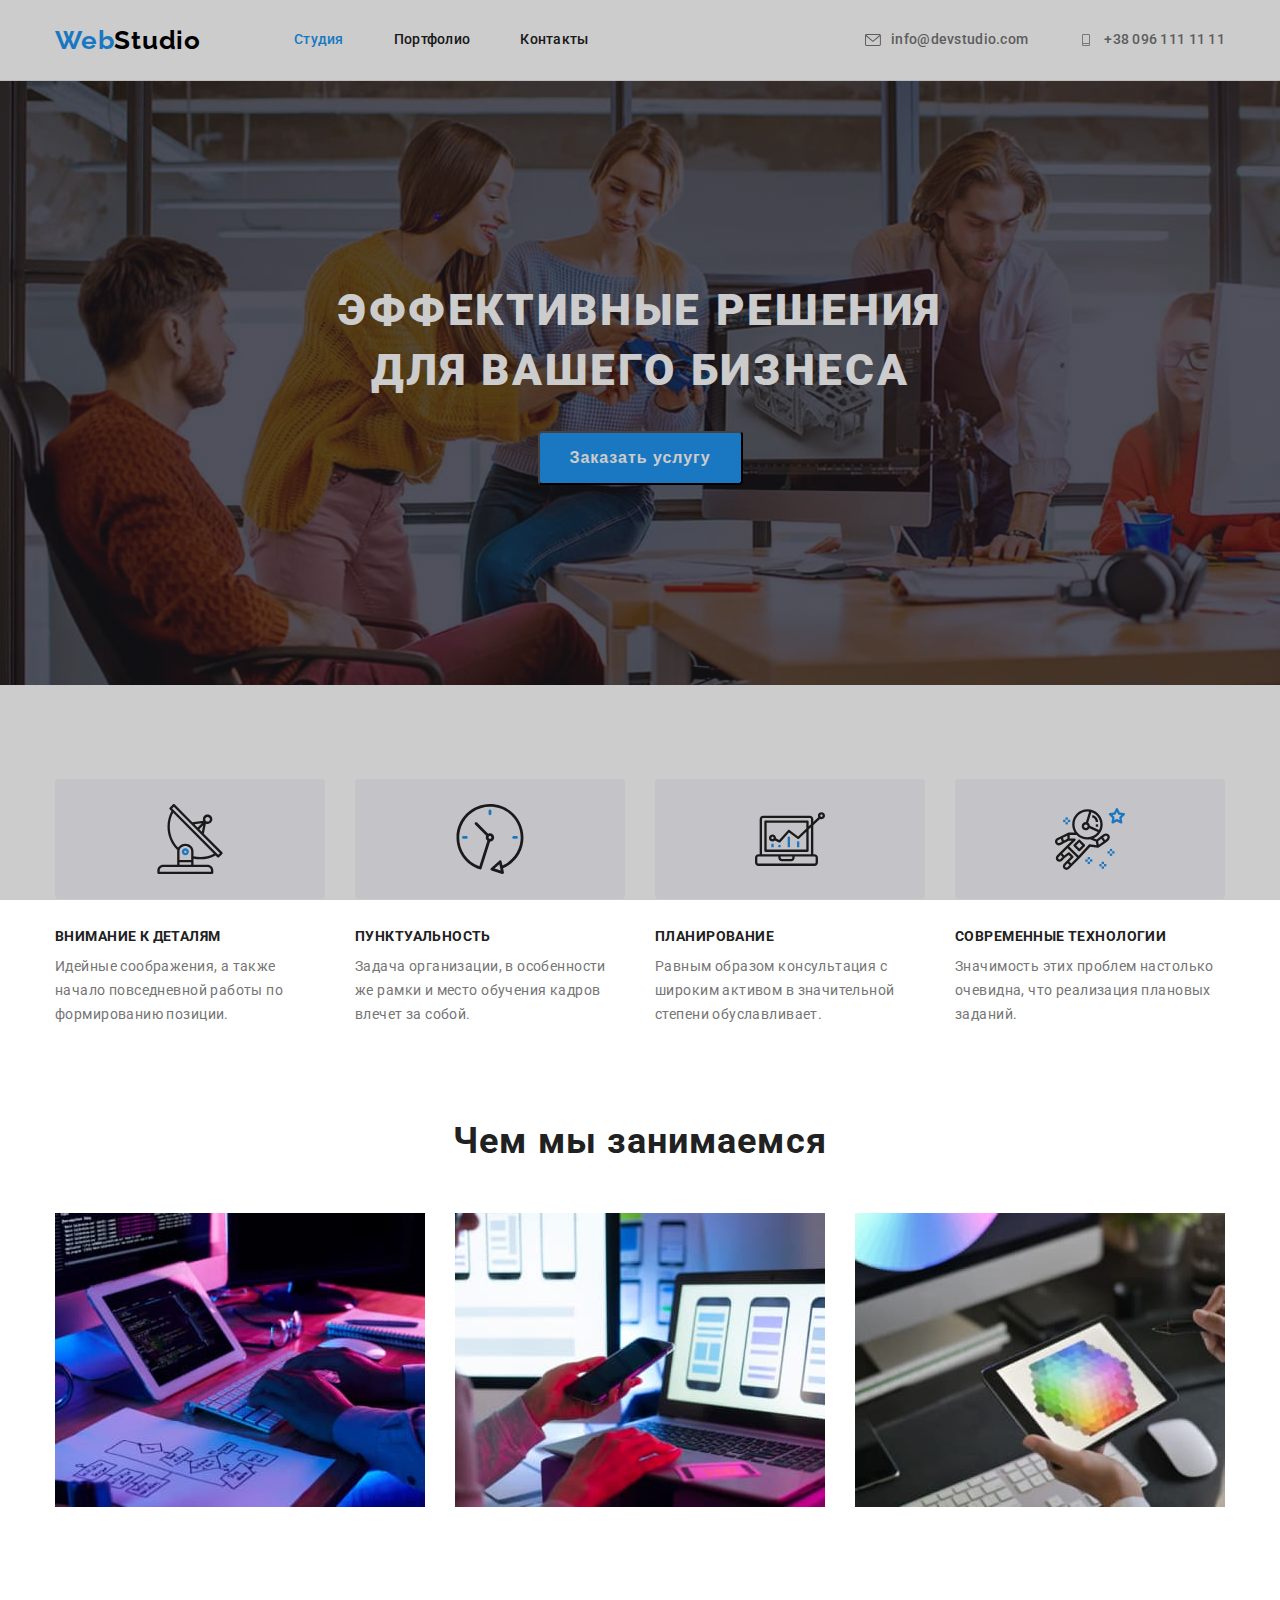
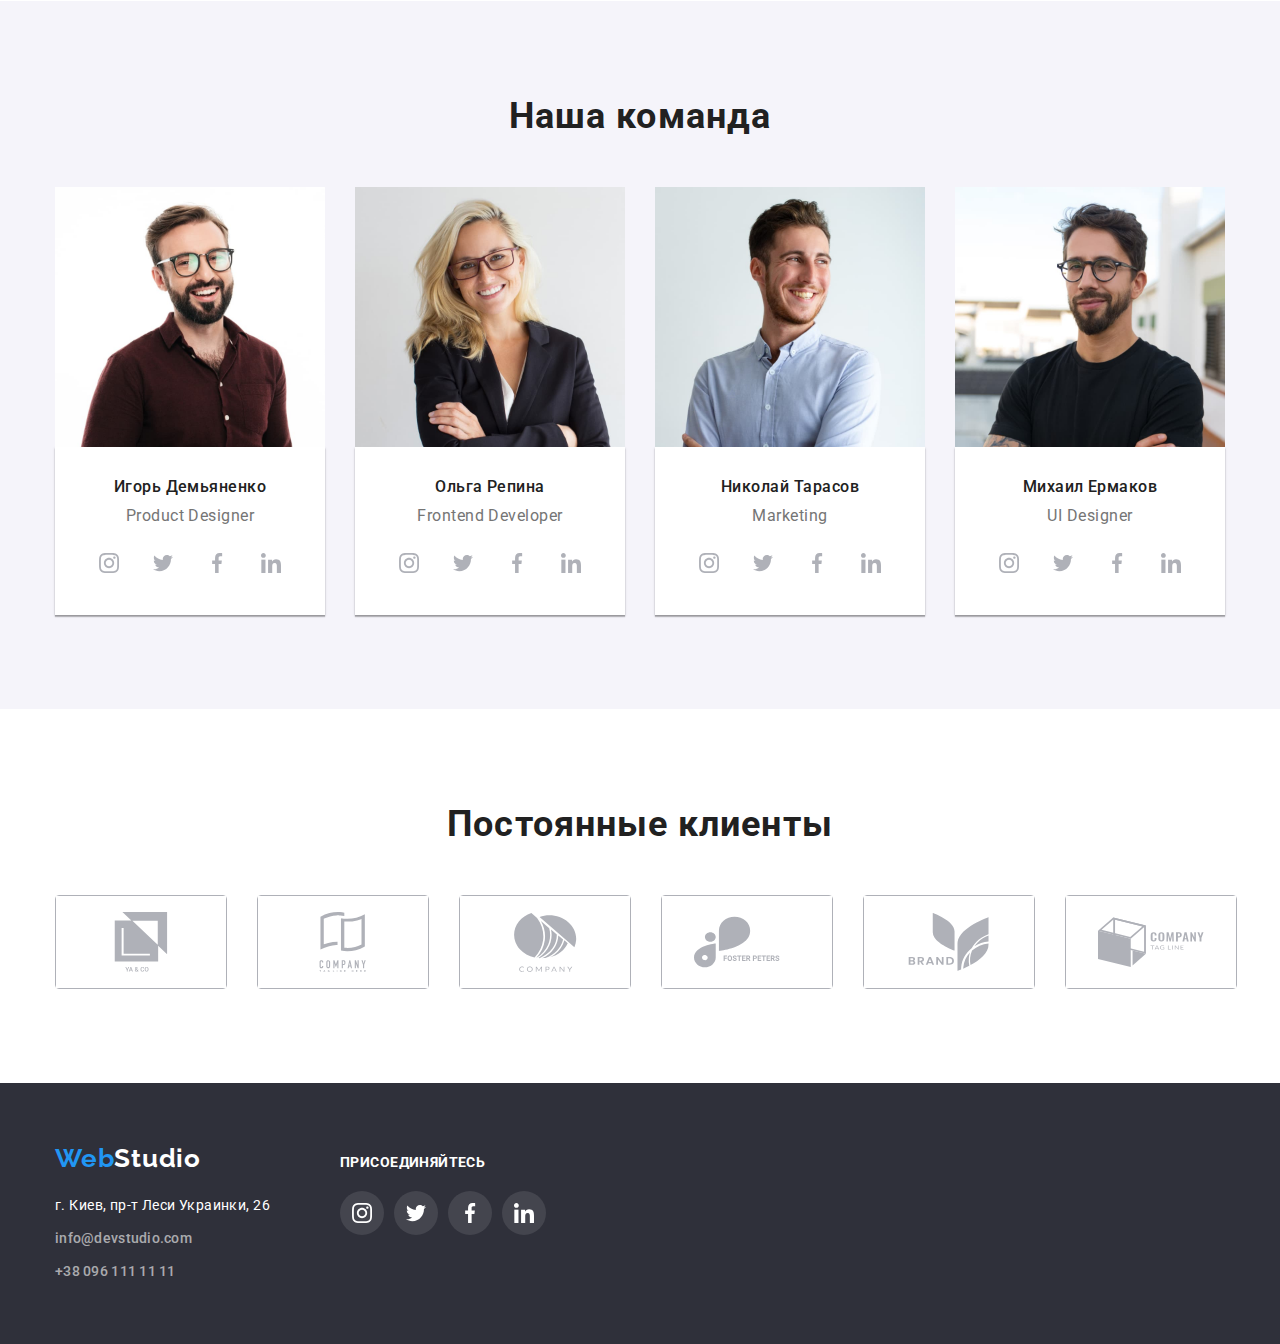
==== index.html @ 8e097a27 "начало работы" ====
<!DOCTYPE html>
<html lang="ru">
  <head>
    <meta charset="UTF-8" />
    <meta http-equiv="X-UA-Compatible" content="IE=edge" />
    <meta name="viewport" content="width=device-width, initial-scale=1.0" />
    <title>Document</title>
    <link rel="preconnect" href="https://fonts.googleapis.com" />
    <link rel="preconnect" href="https://fonts.gstatic.com" crossorigin />
    <link
      href="https://fonts.googleapis.com/css2?family=Raleway:wght@700&family=Roboto:wght@400;500;700;900&display=swap"
      rel="stylesheet"
    />
    <link
      rel="stylesheet"
      href="https://cdnjs.cloudflare.com/ajax/libs/modern-normalize/1.1.0/modern-normalize.min.css"
      integrity="sha512-wpPYUAdjBVSE4KJnH1VR1HeZfpl1ub8YT/NKx4PuQ5NmX2tKuGu6U/JRp5y+Y8XG2tV+wKQpNHVUX03MfMFn9Q=="
      crossorigin="anonymous"
      referrerpolicy="no-referrer"
    />
    <link rel="stylesheet" href="./css/style.css" />
  </head>
  <body>
    <!-- header start -->

    <header class="section-nav">
      <div class="container header-container">
        <nav class="nav">
          <a href="" class="logo link"><span>Web</span>Studio</a>
          <ul class="site-nav list">
            <li class="item">
              <a class="link current" href="./index.html">Студия</a>
            </li>
            <li class="item">
              <a class="link" href="./portfolio.html">Портфолио</a>
            </li>
            <li class="item">
              <a class="link" href="">Контакты</a>
            </li>
          </ul>
        </nav>
        <ul class="auth-nav list">
          <li class="item">
            <a class="link" href="mailto:info@example.com">
              <svg class="link-icon" width="16" height="12">
                <use href="./images/sprite.svg#envelope"></use></svg
              >info@devstudio.com</a
            >
          </li>
          <li class="item">
            <a class="link" href="tel:+38-099-111-11-11">
              <svg class="link-icon" width="10" height="16">
                <use href="./images/sprite.svg#telephone"></use></svg
              >+38 096 111 11 11
            </a>
          </li>
        </ul>
      </div>
    </header>

    <!-- header end -->
    <main>
      <!-- hero  start-->

      <section class="hero">
        <div class="contentainer">
          <h1 class="hero-title">Эффективные решения для вашего бизнеса</h1>
          <button type="button" class="hero-button">Заказать услугу</button>
          <div class="backdrop"></div>
        </div>
      </section>
      <!-- hero end -->

      <!-- quality start -->
      <section class="section quality">
        <div class="container">
          <h2 class="visually-hidden">Наши преимущества</h2>
          <ul class="feature-list list">
            <li class="quality-card">
              <div class="qualiti-item">
                <svg class="quality-icon" width="70" height="70">
                  <use href="./images/sprite.svg#antenna"></use>
                </svg>
              </div>

              <h3 class="quality-title">Внимание к деталям</h3>
              <p class="quality-text">
                Идейные соображения, а также начало повседневной работы по
                формированию позиции.
              </p>
            </li>
            <li class="quality-card">
              <div class="qualiti-item">
                <svg class="quality-icon" width="70" height="70">
                  <use href="./images/sprite.svg#clock"></use>
                </svg>
              </div>
              <h3 class="quality-title">Пунктуальность</h3>
              <p class="quality-text">
                Задача организации, в особенности же рамки и место обучения
                кадров влечет за собой.
              </p>
            </li>
            <li class="quality-card">
              <div class="qualiti-item">
                <svg class="quality-icon" width="70" height="70">
                  <use href="./images/sprite.svg#diagram"></use>
                </svg>
              </div>
              <h3 class="quality-title">Планирование</h3>
              <p class="quality-text">
                Равным образом консультация с широким активом в значительной
                степени обуславливает.
              </p>
            </li>
            <li class="quality-card">
              <div class="qualiti-item">
                <svg class="quality-icon" width="70" height="70">
                  <use href="./images/sprite.svg#astronaut"></use>
                </svg>
              </div>
              <h3 class="quality-title">Современные технологии</h3>
              <p class="quality-text">
                Значимость этих проблем настолько очевидна, что реализация
                плановых заданий.
              </p>
            </li>
          </ul>
        </div>
      </section>
      <!-- quality end -->
      <!-- service start-->
      <section class="section service">
        <div class="container">
          <h2 class="service-title">Чем мы занимаемся</h2>
          <ul class="service-list list">
            <li class="service-card">
              <img
                src="./images/our-work1.jpg"
                alt="програмировавние"
                width="370"
              />
            </li>
            <li class="service-card">
              <img src="./images/our-work2.jpg" alt="адаптация" width="370" />
            </li>
            <li class="service-card">
              <img src="./images/our-work3.jpg" alt="дизайн" width="370" />
            </li>
          </ul>
        </div>
      </section>
      <!-- service end-->
      <!-- team start -->
      <section class="section team">
        <div class="container">
          <h2 class="team-secondary-title">Наша команда</h2>
          <ul class="team-list list">
            <li class="team-card">
              <img
                src="./images/demianenko.jpg"
                alt="Игорь Демьяненко"
                width="270"
              />
              <div class="team-content">
                <h3 class="team-title">Игорь Демьяненко</h3>
                <p class="team-text">Product Designer</p>
                <ul class="social-list list">
                  <li class="social-list-item">
                    <a class="social-list-link" href="">
                      <svg class="social-list-icon" width="20" height="20">
                        <use href="./images/sprite.svg#instagram"></use>
                      </svg>
                    </a>
                  </li>
                  <li class="social-list-item">
                    <a class="social-list-link" href="">
                      <svg class="social-list-icon" width="20" height="20">
                        <use href="./images/sprite.svg#twitter"></use>
                      </svg>
                    </a>
                  </li>
                  <li class="social-list-item">
                    <a class="social-list-link" href="">
                      <svg class="social-list-icon" width="20" height="20">
                        <use href="./images/sprite.svg#facebook"></use>
                      </svg>
                    </a>
                  </li>
                  <li class="social-list-item">
                    <a class="social-list-link" href="">
                      <svg class="social-list-icon" width="20" height="20">
                        <use href="./images/sprite.svg#linkedin"></use>
                      </svg>
                    </a>
                  </li>
                </ul>
              </div>
            </li>
            <li class="team-card">
              <img src="./images/repina.jpg" alt="Ольга Репина" width="270" />
              <div class="team-content">
                <h3 class="team-title">Ольга Репина</h3>
                <p class="team-text">Frontend Developer</p>
                <ul class="social-list list">
                  <li class="social-list-item">
                    <a class="social-list-link" href="">
                      <svg class="social-list-icon" width="20" height="20">
                        <use href="./images/sprite.svg#instagram"></use>
                      </svg>
                    </a>
                  </li>
                  <li class="social-list-item">
                    <a class="social-list-link" href="">
                      <svg class="social-list-icon" width="20" height="20">
                        <use href="./images/sprite.svg#twitter"></use>
                      </svg>
                    </a>
                  </li>
                  <li class="social-list-item">
                    <a class="social-list-link" href="">
                      <svg class="social-list-icon" width="20" height="20">
                        <use href="./images/sprite.svg#facebook"></use>
                      </svg>
                    </a>
                  </li>
                  <li class="social-list-item">
                    <a class="social-list-link" href="">
                      <svg class="social-list-icon" width="20" height="20">
                        <use href="./images/sprite.svg#linkedin"></use>
                      </svg>
                    </a>
                  </li>
                </ul>
              </div>
            </li>
            <li class="team-card">
              <img
                src="./images/tarasov.jpg"
                alt="Николай Тарасов"
                width="270"
              />
              <div class="team-content">
                <h3 class="team-title">Николай Тарасов</h3>
                <p class="team-text">Marketing</p>
                <ul class="social-list list">
                  <li class="social-list-item">
                    <a class="social-list-link" href="">
                      <svg class="social-list-icon" width="20" height="20">
                        <use href="./images/sprite.svg#instagram"></use>
                      </svg>
                    </a>
                  </li>
                  <li class="social-list-item">
                    <a class="social-list-link" href="">
                      <svg class="social-list-icon" width="20" height="20">
                        <use href="./images/sprite.svg#twitter"></use>
                      </svg>
                    </a>
                  </li>
                  <li class="social-list-item">
                    <a class="social-list-link" href="">
                      <svg class="social-list-icon" width="20" height="20">
                        <use href="./images/sprite.svg#facebook"></use>
                      </svg>
                    </a>
                  </li>
                  <li class="social-list-item">
                    <a class="social-list-link" href="">
                      <svg class="social-list-icon" width="20" height="20">
                        <use href="./images/sprite.svg#linkedin"></use>
                      </svg>
                    </a>
                  </li>
                </ul>
              </div>
            </li>
            <li class="team-card">
              <img
                src="./images/ermakov.jpg"
                alt="Михаил Ермаков"
                width="270"
              />
              <div class="team-content">
                <h3 class="team-title">Михаил Ермаков</h3>
                <p class="team-text">UI Designer</p>
                <ul class="social-list list">
                  <li class="social-list-item">
                    <a class="social-list-link" href="">
                      <svg class="social-list-icon" width="20" height="20">
                        <use href="./images/sprite.svg#instagram"></use>
                      </svg>
                    </a>
                  </li>
                  <li class="social-list-item">
                    <a class="social-list-link" href="">
                      <svg class="social-list-icon" width="20" height="20">
                        <use href="./images/sprite.svg#twitter"></use>
                      </svg>
                    </a>
                  </li>
                  <li class="social-list-item">
                    <a class="social-list-link" href="">
                      <svg class="social-list-icon" width="20" height="20">
                        <use href="./images/sprite.svg#facebook"></use>
                      </svg>
                    </a>
                  </li>
                  <li class="social-list-item">
                    <a class="social-list-link" href="">
                      <svg class="social-list-icon" width="20" height="20">
                        <use href="./images/sprite.svg#linkedin"></use>
                      </svg>
                    </a>
                  </li>
                </ul>
              </div>
            </li>
          </ul>
        </div>
      </section>
      <!-- team end -->

      <!-- client start-->
      <section class="section client">
        <div class="container">
          <h2 class="clients-title">Постоянные клиенты</h2>
          <ul class="client-list list">
            <li class="client-card">
              <a class="client-link" href="">
                <svg class="client-link-icon" width="106" height="60">
                  <use href="./images/sprite.svg#group-1"></use>
                </svg>
              </a>
            </li>
            <li class="client-card">
              <a class="client-link" href="">
                <svg class="client-link-icon" width="106" height="60">
                  <use href="./images/sprite.svg#group-2"></use>
                </svg>
              </a>
            </li>
            <li class="client-card">
              <a class="client-link" href="">
                <svg class="client-link-icon" width="106" height="60">
                  <use href="./images/sprite.svg#group-3"></use>
                </svg>
              </a>
            </li>
            <li class="client-card">
              <a class="client-link" href="">
                <svg class="client-link-icon" width="106" height="60">
                  <use href="./images/sprite.svg#group-4"></use>
                </svg>
              </a>
            </li>
            <li class="client-card">
              <a class="client-link" href="">
                <svg class="client-link-icon" width="106" height="60">
                  <use href="./images/sprite.svg#group-5"></use>
                </svg>
              </a>
            </li>
            <li class="client-card">
              <a class="client-link" href="">
                <svg class="client-link-icon" width="106" height="60">
                  <use href="./images/sprite.svg#group-6"></use>
                </svg>
              </a>
            </li>
          </ul>
        </div>
      </section>
    </main>
    <!-- footer start -->
    <footer class="footer">
      <div class="container footer-content">
        <div class="contact-footer">
          <a class="logo-footer link" href=""><span>Web</span>Studio</a>
          <address class="adress list">
            <ul class="nav-footer list">
              <li class="nav-footer-item">г. Киев, пр-т Леси Украинки, 26</li>
              <li class="nav-footer-item">
                <a class="link" href="mailto:info@example.com"
                  >info@devstudio.com</a
                >
              </li>
              <li class="nav-footer-item">
                <a class="link" href="tel:+38-099-111-11-11"
                  >+38 096 111 11 11</a
                >
              </li>
            </ul>
          </address>
        </div>
        <div class="join">
          <b class="join-title">присоединяйтесь</b>
          <ul class="join-list list">
            <li class="join-list-item">
              <a class="join-list-link" href="">
                <svg class="join-list-icon" width="20" height="20">
                  <use href="./images/sprite.svg#instagram"></use>
                </svg>
              </a>
            </li>
            <li class="join-list-item">
              <a class="join-list-link" href="">
                <svg class="join-list-icon" width="20" height="20">
                  <use href="./images/sprite.svg#twitter"></use>
                </svg>
              </a>
            </li>
            <li class="join-list-item">
              <a class="join-list-link" href="">
                <svg class="join-list-icon" width="20" height="20">
                  <use href="./images/sprite.svg#facebook"></use>
                </svg>
              </a>
            </li>
            <li class="join-list-item">
              <a class="join-list-link" href="">
                <svg class="join-list-icon" width="20" height="20">
                  <use href="./images/sprite.svg#linkedin"></use>
                </svg>
              </a>
            </li>
          </ul>
        </div>
      </div>
    </footer>
    <script src="./js/modal.js"></script>
  </body>
</html>
---- css/style.css ----
html {
  box-sizing: border-box;
}

*,
*::before,
*::after {
  box-sizing: border-box;
}

:root {
  --primary-title-color: #212121;
  --secondary-text-color: #757575;
  --accent-color: #2196f3;
  --secondary-accent-color: #ffffff;
}

body {
  margin: 0;
  color: var(--secondary-text-color);
  /* link: var(--primary-title-color); */
  font-family: Roboto, sans-serif;
  background-color: var(--secondary-accent-color);
}

/* Reset */

h1,
h2,
h3,
p {
  margin-top: 0;
  margin-bottom: 0;
}

ul {
  margin-top: 0;
  margin-bottom: 0;
  padding-left: 0;
}

img {
  display: block;
}

.list {
  list-style: none;
}
.link {
  text-decoration: none;
}

address {
  font-style: normal;
}

.container {
  width: 1200px;
  padding-left: 15px;
  padding-right: 15px;
  margin-left: auto;
  margin-right: auto;
}

.section {
  padding-top: 94px;
  padding-bottom: 94px;
}
/* header start */

.section-nav {
  border-bottom: 1px solid #ececec;
}

.header-container {
  display: flex;
  align-items: center;
}

.nav {
  display: flex;
}

.logo {
  display: flex;
  margin-right: 93px;
  align-items: center;
  font-family: Raleway, sans-serif;
  font-weight: 700;
  font-size: 26px;
  line-height: 1.19;
  letter-spacing: 0.03em;
  color: #000000;
}
.logo span {
  font-family: Raleway, sans-serif;
  font-weight: 700;
  font-size: 26px;
  line-height: 1.19;
  letter-spacing: 0.03em;
  color: var(--accent-color);
}
.site-nav {
  display: flex;
}
.site-nav .item .link {
  display: block;
  padding-top: 32px;
  padding-bottom: 32px;
  /* outline: 1px solid red; */
}
.site-nav .item:not(:last-child) {
  margin-right: 50px;
}

.site-nav .link {
  font-weight: 500;
  font-size: 14px;
  line-height: 1.14;
  letter-spacing: 0.02em;
  color: var(--primary-title-color);
}
.site-nav .link.current {
  color: var(--accent-color);
}
.nav {
  display: flex;
}

.auth-nav {
  display: flex;
  margin-left: auto;
}

.auth-nav .item {
  /* outline: 1px solid red; */
  margin-right: 50px;
}

.auth-nav .item:last-child {
  margin-right: 0;
}
.auth-nav .link {
  font-weight: 500;
  font-size: 14px;
  line-height: 1.14;
  letter-spacing: 0.02em;
  color: var(--secondary-text-color);
  display: flex;
  align-items: center;
}

.auth-nav .link-icon {
  fill: var(--secondary-text-color);
  width: 16px;
  height: 12px;
  margin-right: 10px;
}

.auth-nav .link:hover,
.auth-nav .link:focus,
.auth-nav .link-icon:hover,
.auth-nav .link-icon:focus,
.site-nav .link:hover,
.site-nav .link:focus {
  color: var(--accent-color);
  fill: var(--accent-color);
}

/* header end */
/* hero start */

.hero {
  background-image: linear-gradient(
      rgba(47, 48, 58, 0.4),
      rgba(47, 48, 58, 0.4)
    ),
    url(../images/comand.jpg);
  background-size: 1600px, cover;
  text-align: center;

  background-color: #2f303a;
  margin-right: auto;
  margin-left: auto;
  max-width: 1600px;
  padding-top: 200px;
  padding-bottom: 200px;
}

.hero-title {
  max-width: 696px;
  margin-bottom: 30px;
  margin-left: auto;
  margin-right: auto;

  font-weight: 900;
  font-size: 44px;
  line-height: 1.36;
  text-align: center;
  letter-spacing: 0.06em;
  text-transform: uppercase;
  color: var(--secondary-accent-color);
}

.hero-button {
  min-width: 200px;
  padding-top: 10px;
  padding-bottom: 10px;
  padding-left: 30px;
  padding-right: 30px;
  border-radius: 4px;

  cursor: pointer;
  font-weight: 700;
  font-size: 16px;
  line-height: 1.88;
  letter-spacing: 0.06em;
  background: var(--accent-color);
  color: var(--secondary-accent-color);
}

.hero-button:hover,
.hero-button:focus {
  background-color: #188ce8;
}

.backdrop {
  position: fixed;
  top: 0;
  left: 0;
  width: 100%;
  height: 100%;
  background-color: rgba(0, 0, 0, 0.2);
}

/* hero end */

/* quality start*/

.visually-hidden {
  position: absolute;
  width: 1px;
  height: 1px;
  margin: -1px;
  border: 0;
  padding: 0;
  white-space: nowrap;
  clip-path: inset(100%);
  clip: rect(0 0 0 0);
  overflow: hidden;
}

.feature-list {
  display: flex;
  margin-left: -30px;
}
.quality {
  padding-bottom: 0;
}
.quality-card {
  flex-basis: calc((100% - 120px) / 4);
  margin-left: 30px;
}

.qualiti-item {
  display: flex;
  width: 270px;
  height: 120px;
  border-radius: 4px;
  justify-content: center;
  align-items: center;
  background-color: #f5f4fa;

  margin-bottom: 30px;
  text-align: center;
}

/* .quality-icon {
} */

.quality-title {
  margin-bottom: 10px;
  font-weight: 700;
  font-size: 14px;
  line-height: 1.14;
  letter-spacing: 0.03em;
  text-transform: uppercase;
  color: var(--primary-title-color);
}
.quality-text {
  font-weight: 400;
  font-size: 14px;
  line-height: 1.71;
  letter-spacing: 0.03em;
  color: var(--secondary-text-color);
}
/* qualiti end */

/* service start*/
.service-title {
  text-align: center;
  margin-bottom: 50px;
  font-weight: 700;
  font-size: 36px;
  line-height: 1.17;
  letter-spacing: 0.03em;
  color: var(--primary-title-color);
}
.service-list {
  display: flex;
  margin-left: -30px;
}

.service-card {
  flex-basis: calc((100% - 90px) / 3);
  margin-left: 30px;
}
/* service end */
/* team start */
.team {
  background: #f5f4fa;
}
.team-secondary-title {
  text-align: center;
  margin-bottom: 50px;
  font-weight: 700;
  font-size: 36px;
  line-height: 1.17;

  letter-spacing: 0.03em;
  color: var(--primary-title-color);
}

.social-list-link {
  display: flex;
  align-items: center;
  justify-content: center;
  width: 44px;
  height: 44px;
  background-color: #fff;
  border-radius: 50%;
  /* flex-wrap: wrap;
  text-align: center; */
}
.social-list-icon {
  fill: #afb1b8;
}

.social-list-link:hover,
.social-list-link:focus,
.social-list-link:hover .social-list-icon,
.social-list-link:focus .social-list-icon {
  background-color: var(--accent-color);
  fill: var(--secondary-accent-color);
}

.social-list {
  display: flex;
  justify-content: space-between;
}

.team-list {
  display: flex;
  margin-left: -30px;
}

.team-card {
  flex-wrap: wrap;
  text-align: center;
  flex-basis: calc((100% - 120px) / 4);
  margin-left: 30px;
}

.team-title {
  margin-bottom: 10px;
  font-weight: 500;
  font-size: 16px;
  line-height: 1.19;

  letter-spacing: 0.03em;
  color: var(--primary-title-color);
}

.team-content {
  padding-top: 30px;
  padding-bottom: 30px;
  padding-left: 32px;
  padding-right: 32px;
  background-color: var(--secondary-accent-color);
  box-shadow: 0px 2px 1px rgba(0, 0, 0, 0.2), 0px 1px 1px rgba(0, 0, 0, 0.14),
    0px 1px 3px rgba(0, 0, 0, 0.12);
}

.team-text {
  font-weight: 400;
  font-size: 16px;
  line-height: 1.19;
  margin-bottom: 16px;

  letter-spacing: 0.03em;
  color: var(--secondary-text-color);
}
/* team end */

/* client-start */

.clients-title {
  text-align: center;
  margin-bottom: 50px;
  font-weight: 700;
  font-size: 36px;
  line-height: 1.17;

  letter-spacing: 0.03em;
  color: var(--primary-title-color);
}

.client-list {
  display: flex;
  align-items: center;

  /* justify-content: space-between; */
}

.client-link {
  display: flex;
  width: 170px;
  height: 92px;
  justify-content: center;
  align-items: center;
  background-color: var(--secondary-accent-color);
}

.client-link:hover .client-link-icon,
.client-link:focus .client-link-icon {
  fill: var(--accent-color);
}

.client-card {
  background-color: #afb1b8;
  border: 1px solid #afb1b8;
  border-radius: 4px;
}
.client-card:hover,
.client-card:focus {
  outline: none;
  border: 1px solid var(--accent-color);
}

.client-card:not(:last-child) {
  margin-right: 30px;
}
/* 
.client-item {
} */

.client-link-icon {
  fill: #afb1b8;
}

/* client-end */

/* footer start */
.footer {
  padding-top: 60px;
  padding-bottom: 60px;
  background: #2f303a;
}

.footer-content {
  display: flex;
  align-items: baseline;
}

.adress {
  font-style: normal;
  margin-top: 20px;
  font-size: 14px;
  line-height: 1.71;
  letter-spacing: 0.03em;
  color: var(--secondary-accent-color);
}

.logo-footer {
  font-family: Raleway, sans-serif;
  font-weight: 700;
  font-size: 26px;
  line-height: 1.19;
  letter-spacing: 0.03em;
  color: var(--secondary-accent-color);
}
.logo-footer span {
  font-family: Raleway, sans-serif;
  font-weight: 700;
  font-size: 26px;
  line-height: 1.19;
  letter-spacing: 0.03em;

  color: var(--accent-color);
}
.nav-footer .link {
  font-weight: 500;
  font-size: 14px;
  line-height: 1.14;
  letter-spacing: 0.02em;
  color: rgba(255, 255, 255, 0.6);
}
.nav-footer .link:hover,
.nav-footer .link:focus {
  color: var(--secondary-accent-color);
}
.nav-footer-item:not(:last-child) {
  margin-bottom: 9px;
}

.join {
  /* margin-top: 12px; */
  margin-left: 70px;
}

.join-title {
  display: block;
  margin-bottom: 20px;
  font-weight: 700;
  font-size: 14px;
  line-height: 1.14;
  letter-spacing: 0.03em;
  text-transform: uppercase;
  color: var(--secondary-accent-color);
}

.join-list-link {
  display: flex;
  align-items: center;
  justify-content: center;
  width: 44px;
  height: 44px;
  background-color: rgba(255, 255, 255, 0.1);
  border-radius: 50%;
  /* flex-wrap: wrap;
  text-align: center; */
}
.join-list-icon {
  fill: var(--secondary-accent-color);
}

.join-list-item:not(:last-child) {
  margin-right: 10px;
}

.join-list-link:hover,
.join-list-link:focus,
.join-list-link:hover .social-list-icon,
.join-list-link:focus .social-list-icon {
  background-color: var(--accent-color);
  fill: var(--secondary-accent-color);
}

.join-list {
  display: flex;
  justify-content: space-between;
}

/* Portfolio */

/* filters start */
.buttons-list .current {
  color: var(--secondary-accent-color);
  background: var(--accent-color);
}
/* .buttons {
  
} */
.buttons-list {
  display: flex;

  justify-content: center;
  margin-bottom: 50px;
}

.button-item:not(:last-child) {
  margin-right: 8px;
}

.button {
  padding: 6px 22px;
  border-radius: 4px;
  border-color: transparent;
  font-weight: 500;
  font-size: 16px;
  line-height: 1.62;
  letter-spacing: 0.03em;
  color: var(--primary-title-color);
  cursor: pointer;
  background: #f5f4fa;
}
.button:hover,
.button:focus {
  background-color: var(--accent-color);
  color: var(--secondary-accent-color);
  box-shadow: 0px 2px 2px rgba(0, 0, 0, 0.12), 0px 1px 2px rgba(0, 0, 0, 0.08),
    0px 3px 1px rgba(0, 0, 0, 0.1);
}
/* filters end */

/* work start */
.work-list {
  display: flex;
  flex-wrap: wrap;
  margin-left: -30px;
  margin-top: -30px;
}

.work-list-item {
  margin-left: 30px;
  margin-top: 30px;
  flex-basis: calc((100% - 90px) / 3);
}

.work-list-link:hover,
.work-list-link:focus {
  box-shadow: 1px 4px 6px rgba(0, 0, 0, 0.16), 0px 4px 4px rgba(0, 0, 0, 0.06),
    0px 1px 1px rgba(0, 0, 0, 0.12);
}

.work-title {
  margin-bottom: 4px;
  font-weight: 700;
  font-size: 18px;
  line-height: 2;
  color: var(--primary-title-color);
}

.work-content {
  padding: 20px 24px;
  /* outline: 1px solid tomato; */
  border: 1px solid #eeeeee;
  border-top: none;
}

.work-text {
  font-weight: 400;
  font-size: 16px;
  line-height: 1.88;
  letter-spacing: 0.03em;
  color: var(--secondary-text-color);
}
/* work end */
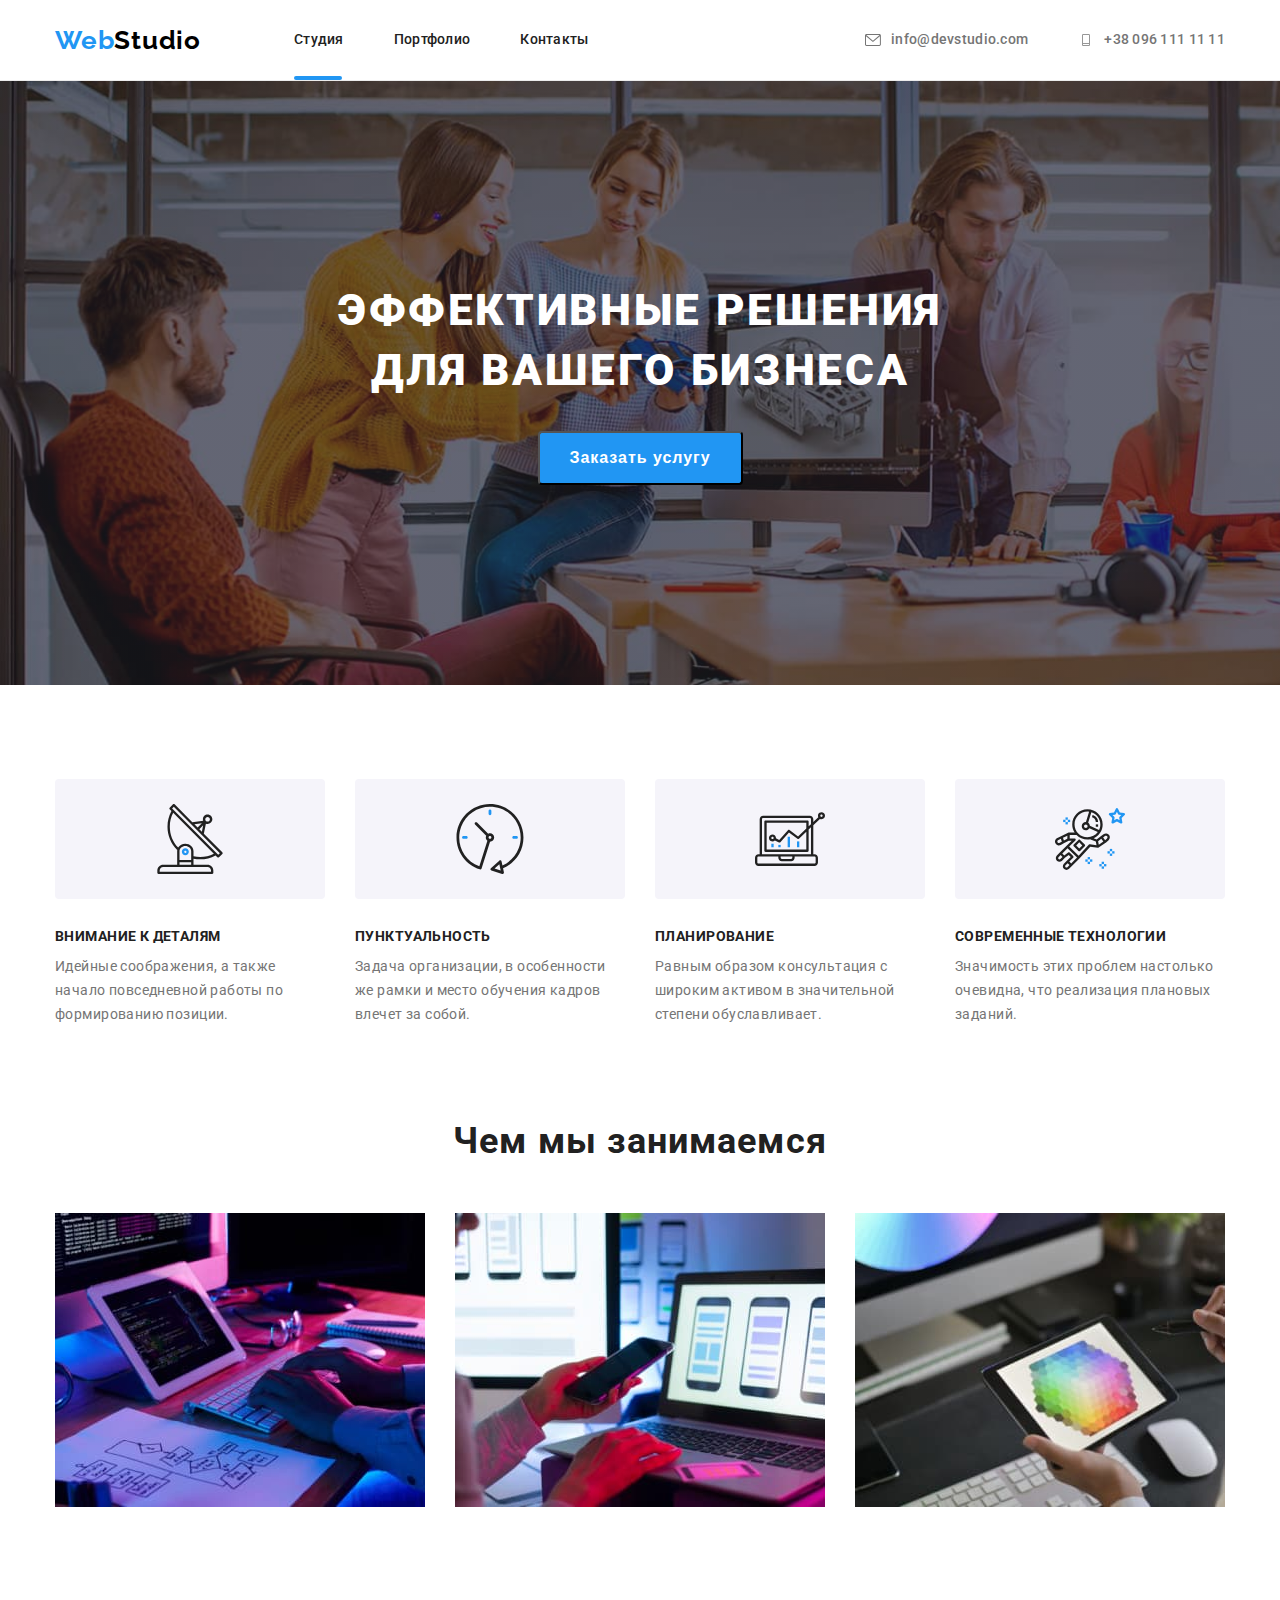
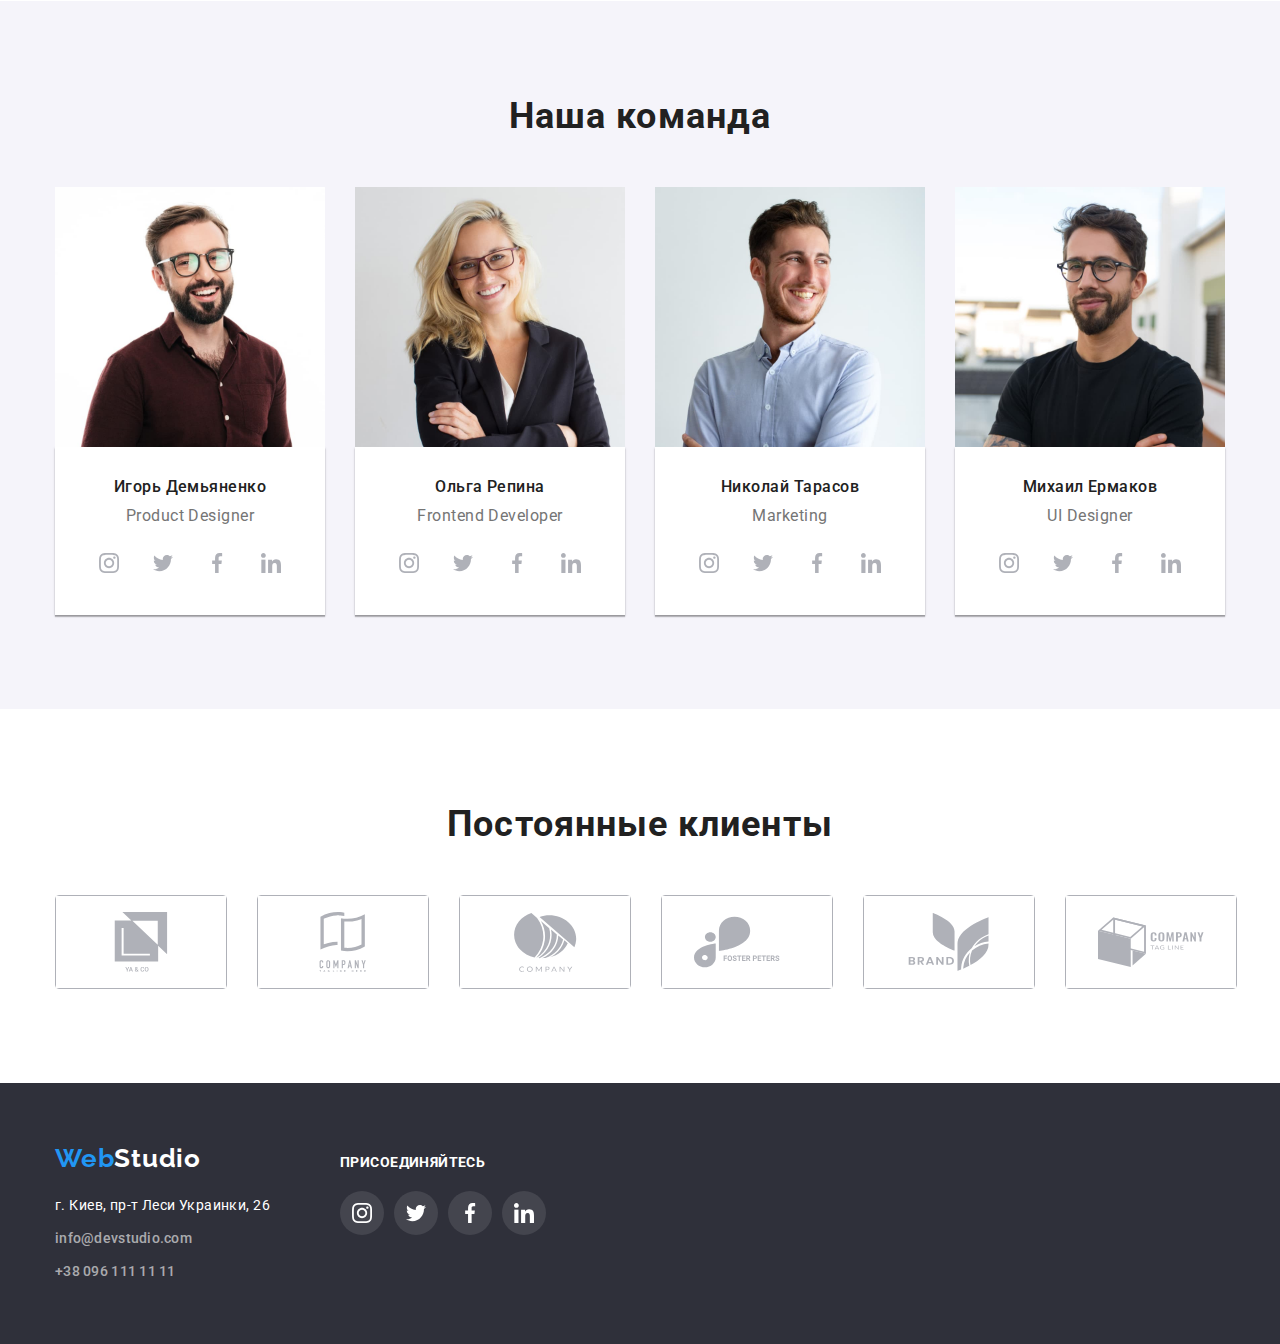
==== commit e0aaaae2: "02.04.2022" ====
--- a/index.html
+++ b/index.html
@@ -29,7 +29,7 @@
           <a href="" class="logo link"><span>Web</span>Studio</a>
           <ul class="site-nav list">
             <li class="item">
-              <a class="link current" href="./index.html">Студия</a>
+              <a class="link current-index" href="./index.html">Студия</a>
             </li>
             <li class="item">
               <a class="link" href="./portfolio.html">Портфолио</a>
@@ -65,8 +65,9 @@
       <section class="hero">
         <div class="contentainer">
           <h1 class="hero-title">Эффективные решения для вашего бизнеса</h1>
-          <button type="button" class="hero-button">Заказать услугу</button>
-          <div class="backdrop"></div>
+          <button data-modal-open type="button" class="hero-button">
+            Заказать услугу
+          </button>
         </div>
       </section>
       <!-- hero end -->
@@ -428,6 +429,17 @@
         </div>
       </div>
     </footer>
+
+    <div class="backdrop is-hidden" data-modal>
+      <div class="modal">
+        <button data-modal-close type="button" class="hero-close-btn">
+          <svg class="hero-close-icon" width="18px" height="18px">
+            <use href="./images/sprite.svg#close"></use>
+          </svg>
+        </button>
+      </div>
+    </div>
+
     <script src="./js/modal.js"></script>
   </body>
 </html>
--- a/css/style.css
+++ b/css/style.css
@@ -102,6 +102,7 @@
 }
 .site-nav {
   display: flex;
+  position: relative;
 }
 .site-nav .item .link {
   display: block;
@@ -167,6 +168,28 @@
   fill: var(--accent-color);
 }
 
+.link.current-index::after {
+  content: "";
+  display: flex;
+  position: absolute;
+  bottom: 0;
+  width: 48px;
+  height: 4px;
+  border-radius: 2px;
+  background-color: rgba(33, 150, 243, 1);
+}
+
+.link.current-portfolio::after {
+  content: "";
+  display: flex;
+  position: absolute;
+  bottom: 0;
+  width: 78px;
+  height: 4px;
+  border-radius: 2px;
+  background-color: rgba(33, 150, 243, 1);
+}
+
 /* header end */
 /* hero start */
 
@@ -222,15 +245,6 @@
 .hero-button:hover,
 .hero-button:focus {
   background-color: #188ce8;
-}
-
-.backdrop {
-  position: fixed;
-  top: 0;
-  left: 0;
-  width: 100%;
-  height: 100%;
-  background-color: rgba(0, 0, 0, 0.2);
 }
 
 /* hero end */
@@ -617,8 +631,40 @@
   flex-basis: calc((100% - 90px) / 3);
 }
 
+.product {
+  position: relative;
+}
+
+/* ..product:hover::before {
+  opacity: 1;
+} */
+
+.product::before {
+  display: inline-block;
+  position: absolute;
+  content: "";
+  width: 100%;
+  height: 100%;
+  background-color: rgba(33, 150, 243, 0.9);
+
+  opacity: 0;
+}
+
+.work-list-link .product-text {
+  position: absolute;
+  /* top: 0;
+  bottom: 0; */
+  top: 50%;
+  left: 50%;
+  transform: translate(-50%, -50%);
+
+  width: 322px;
+  height: 168px;
+}
+
 .work-list-link:hover,
 .work-list-link:focus {
+  opacity: 1;
   box-shadow: 1px 4px 6px rgba(0, 0, 0, 0.16), 0px 4px 4px rgba(0, 0, 0, 0.06),
     0px 1px 1px rgba(0, 0, 0, 0.12);
 }
@@ -646,3 +692,49 @@
   color: var(--secondary-text-color);
 }
 /* work end */
+
+.backdrop {
+  position: fixed;
+  top: 0;
+  left: 0;
+  width: 100%;
+  height: 100%;
+  background-color: rgba(0, 0, 0, 0.2);
+}
+
+.backdrop.is-hidden {
+  opacity: 0;
+  visibility: hidden;
+  pointer-events: none;
+}
+
+.modal {
+  position: absolute;
+  top: 50%;
+  left: 50%;
+  transform: translate(-50%, -50%);
+
+  height: 581px;
+  width: 528px;
+  border-radius: 4px;
+  background-color: var(--secondary-accent-color);
+  box-shadow: 0px 2px 1px rgba(0, 0, 0, 0.2), 0px 1px 1px rgba(0, 0, 0, 0.14),
+    0px 1px 3px rgba(0, 0, 0, 0.12);
+}
+
+.hero-close-btn {
+  position: absolute;
+  top: 18px;
+  right: 12px;
+  padding: 0;
+
+  display: flex;
+  justify-content: center;
+  align-items: center;
+  width: 30px;
+  height: 30px;
+  border-radius: 50%;
+  border: 1px solid rgba(0, 0, 0, 0.1);
+  background-color: transparent;
+  cursor: pointer;
+}
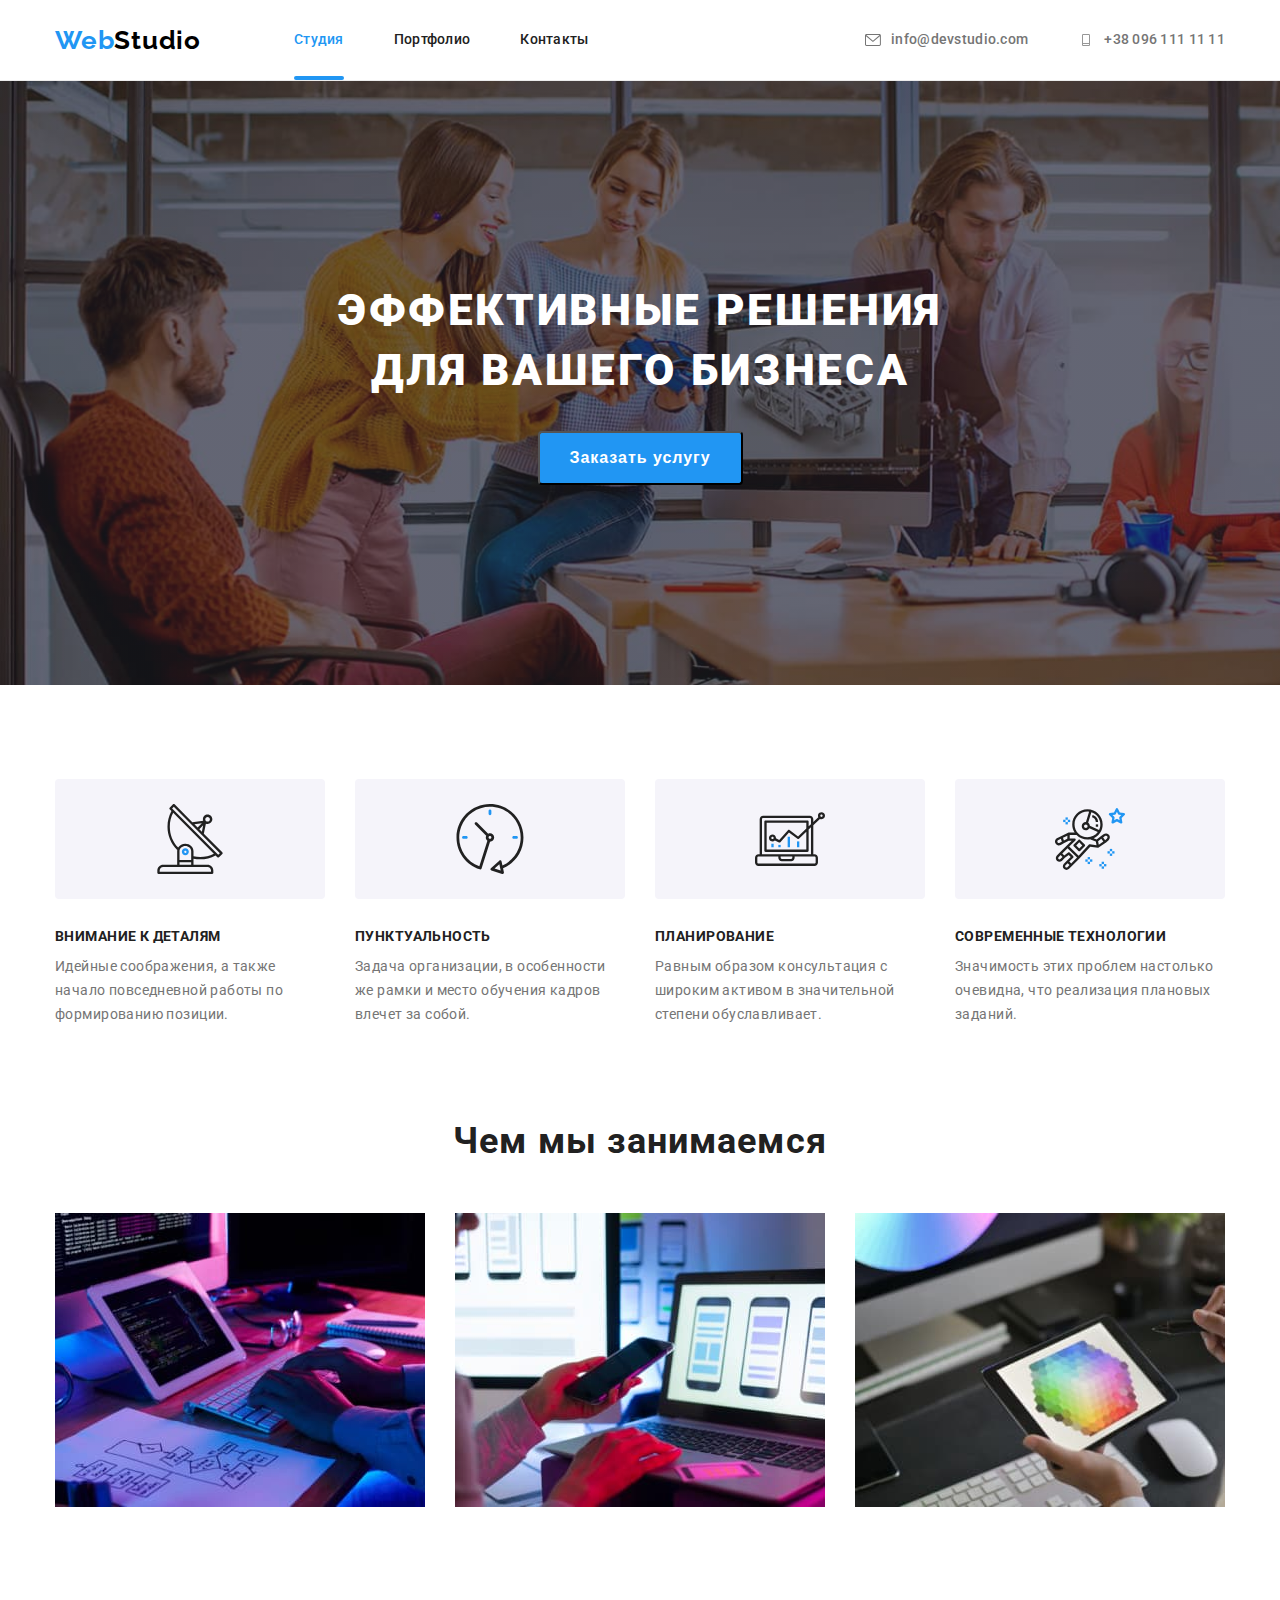
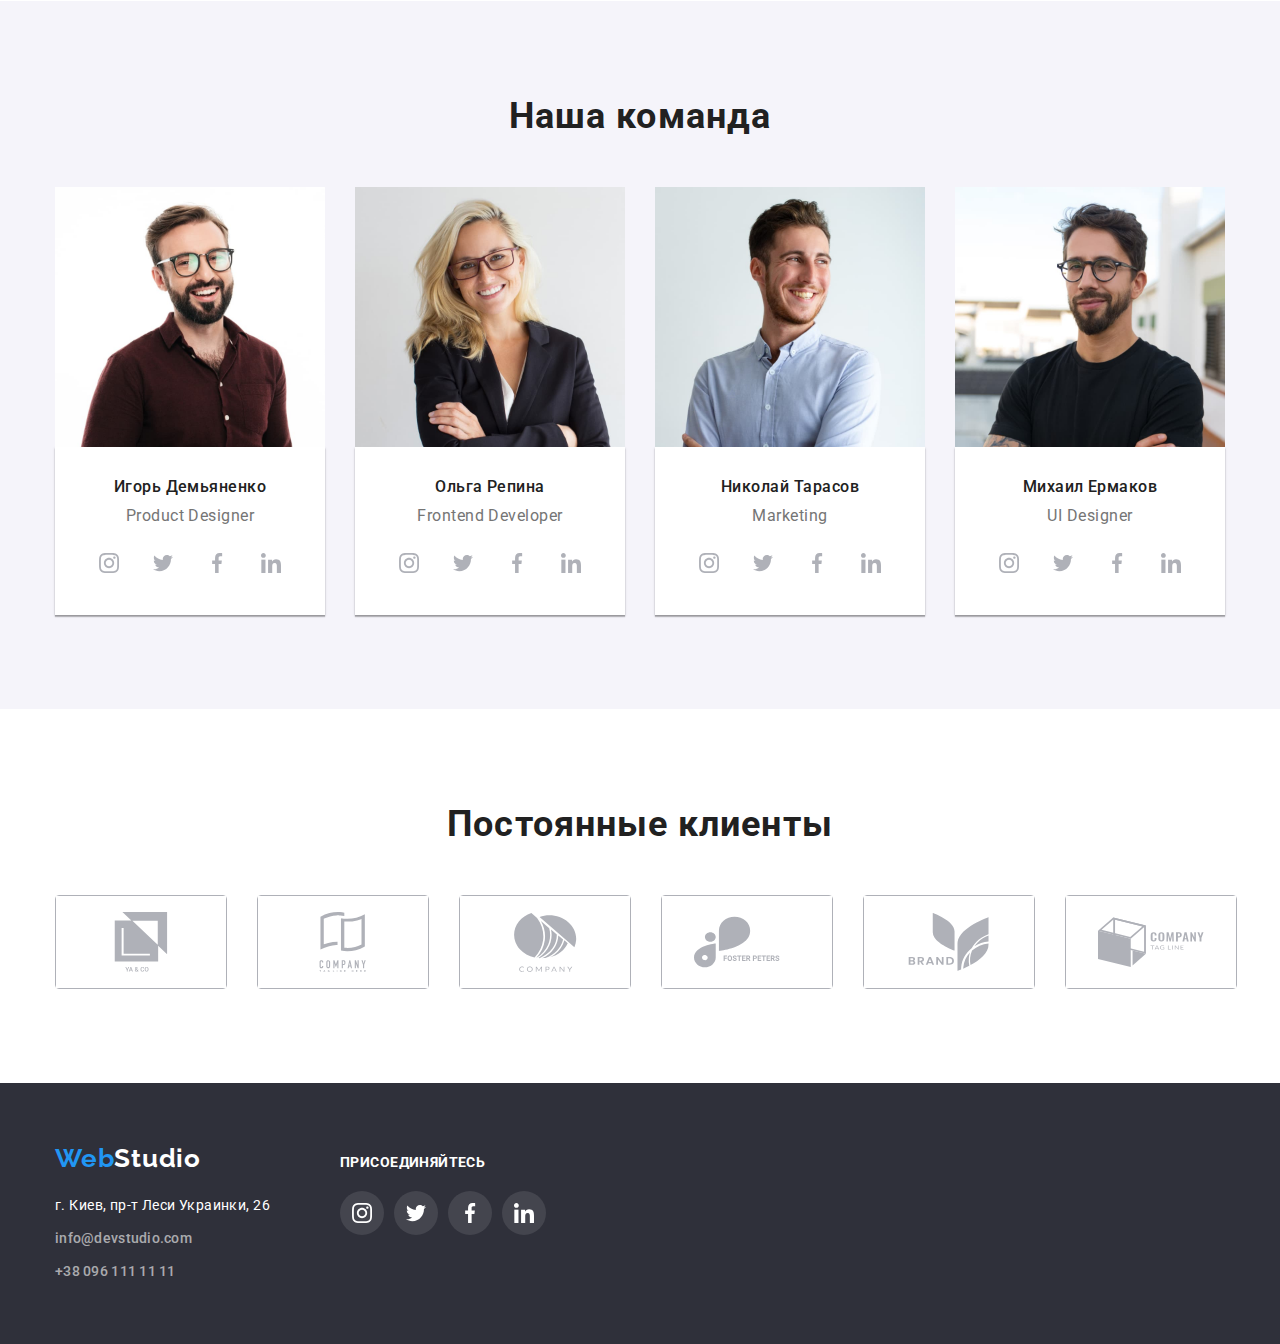
==== commit 41eac29b: "03.04.2022" ====
--- a/index.html
+++ b/index.html
@@ -29,7 +29,7 @@
           <a href="" class="logo link"><span>Web</span>Studio</a>
           <ul class="site-nav list">
             <li class="item">
-              <a class="link current-index" href="./index.html">Студия</a>
+              <a class="link current" href="./index.html">Студия</a>
             </li>
             <li class="item">
               <a class="link" href="./portfolio.html">Портфолио</a>
@@ -41,18 +41,18 @@
         </nav>
         <ul class="auth-nav list">
           <li class="item">
-            <a class="link" href="mailto:info@example.com">
-              <svg class="link-icon" width="16" height="12">
+            <a class="link mail" href="mailto:info@example.com">
+              <svg class="link-icon">
                 <use href="./images/sprite.svg#envelope"></use></svg
               >info@devstudio.com</a
             >
           </li>
           <li class="item">
             <a class="link" href="tel:+38-099-111-11-11">
-              <svg class="link-icon" width="10" height="16">
+              <svg class="link-icon">
                 <use href="./images/sprite.svg#telephone"></use></svg
-              >+38 096 111 11 11
-            </a>
+              >+38 096 111 11 11</a
+            >
           </li>
         </ul>
       </div>
--- a/css/style.css
+++ b/css/style.css
@@ -168,23 +168,16 @@
   fill: var(--accent-color);
 }
 
-.link.current-index::after {
+.item {
+  position: relative;
+}
+
+.item .current::after {
   content: "";
   display: flex;
   position: absolute;
   bottom: 0;
-  width: 48px;
-  height: 4px;
-  border-radius: 2px;
-  background-color: rgba(33, 150, 243, 1);
-}
-
-.link.current-portfolio::after {
-  content: "";
-  display: flex;
-  position: absolute;
-  bottom: 0;
-  width: 78px;
+  width: 100%;
   height: 4px;
   border-radius: 2px;
   background-color: rgba(33, 150, 243, 1);
@@ -626,45 +619,67 @@
 }
 
 .work-list-item {
+  /* position: relative; */
   margin-left: 30px;
   margin-top: 30px;
   flex-basis: calc((100% - 90px) / 3);
 }
-
 .product {
   position: relative;
-}
-
-/* ..product:hover::before {
-  opacity: 1;
-} */
+  overflow: hidden;
+}
 
 .product::before {
   display: inline-block;
+  content: "";
+
   position: absolute;
-  content: "";
+  top: 0;
+  left: 0;
   width: 100%;
   height: 100%;
   background-color: rgba(33, 150, 243, 0.9);
-
-  opacity: 0;
-}
-
-.work-list-link .product-text {
+  /* opacity: 0; */
+  transform: translateY(100%);
+  transition: transform 250ms cubic-bezier(0.4, 0, 0.2, 1);
+}
+.work-list-item:hover .product::before {
+  /* transform: translateY(0); */
+}
+.product:hover::before {
+  opacity: 1;
+}
+
+.product-thumb {
   position: absolute;
-  /* top: 0;
-  bottom: 0; */
+  display: inline-block;
+  width: 322px;
+  height: 168px;
   top: 50%;
   left: 50%;
   transform: translate(-50%, -50%);
-
-  width: 322px;
-  height: 168px;
-}
-
-.work-list-link:hover,
-.work-list-link:focus {
+  opacity: 0;
+  font-family: roboto;
+  font-weight: 400;
+  font-size: 18px;
+  line-height: 1.55;
+  letter-spacing: 0.03em;
+  color: rgba(255, 255, 255, 1);
+
+  transform: translateY(100%);
+  transition: transform 250ms cubic-bezier(0.4, 0, 0.2, 1);
+}
+
+/* .produck-thumb:hover {
   opacity: 1;
+} */
+
+.work-list-item:hover,
+.work-list-item:focus,
+.work-list-item:hover .product::before,
+.work-list-item:hover .product-thumb {
+  opacity: 1;
+  transform: translateY(0);
   box-shadow: 1px 4px 6px rgba(0, 0, 0, 0.16), 0px 4px 4px rgba(0, 0, 0, 0.06),
     0px 1px 1px rgba(0, 0, 0, 0.12);
 }
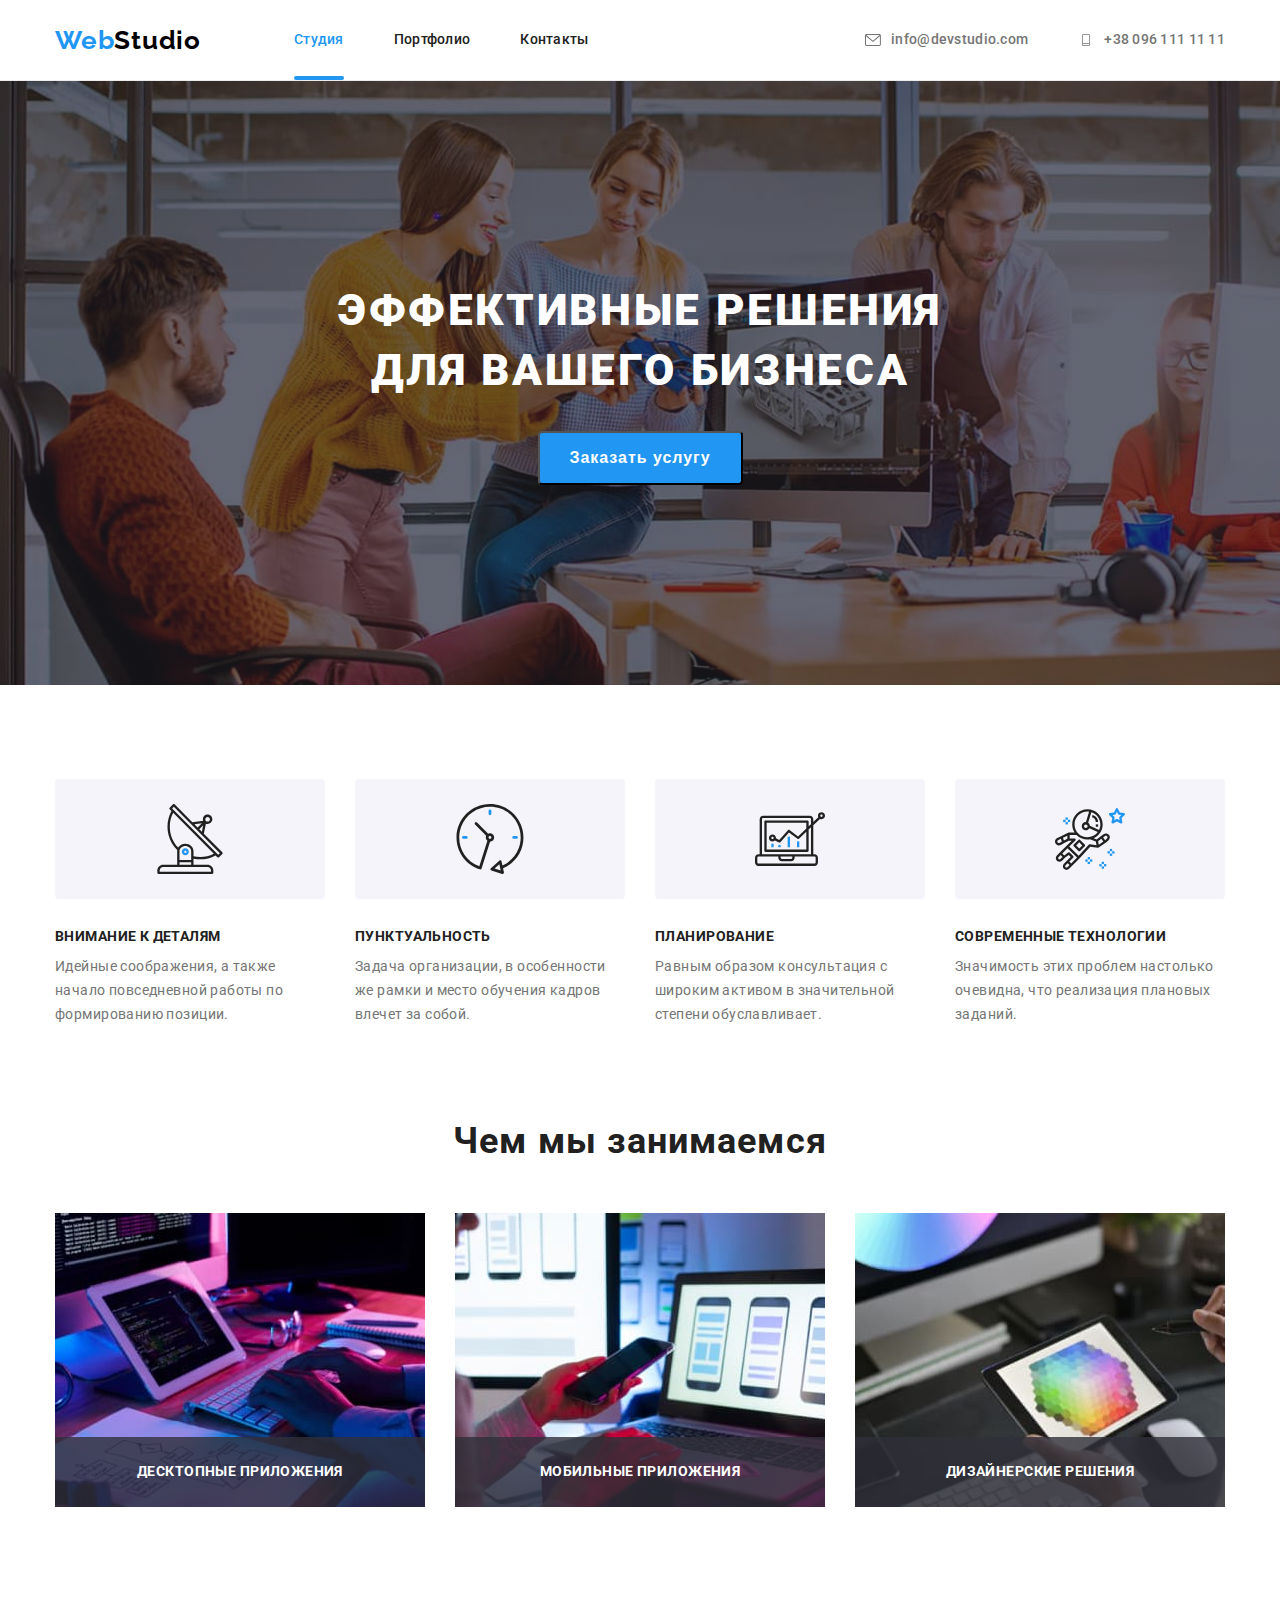
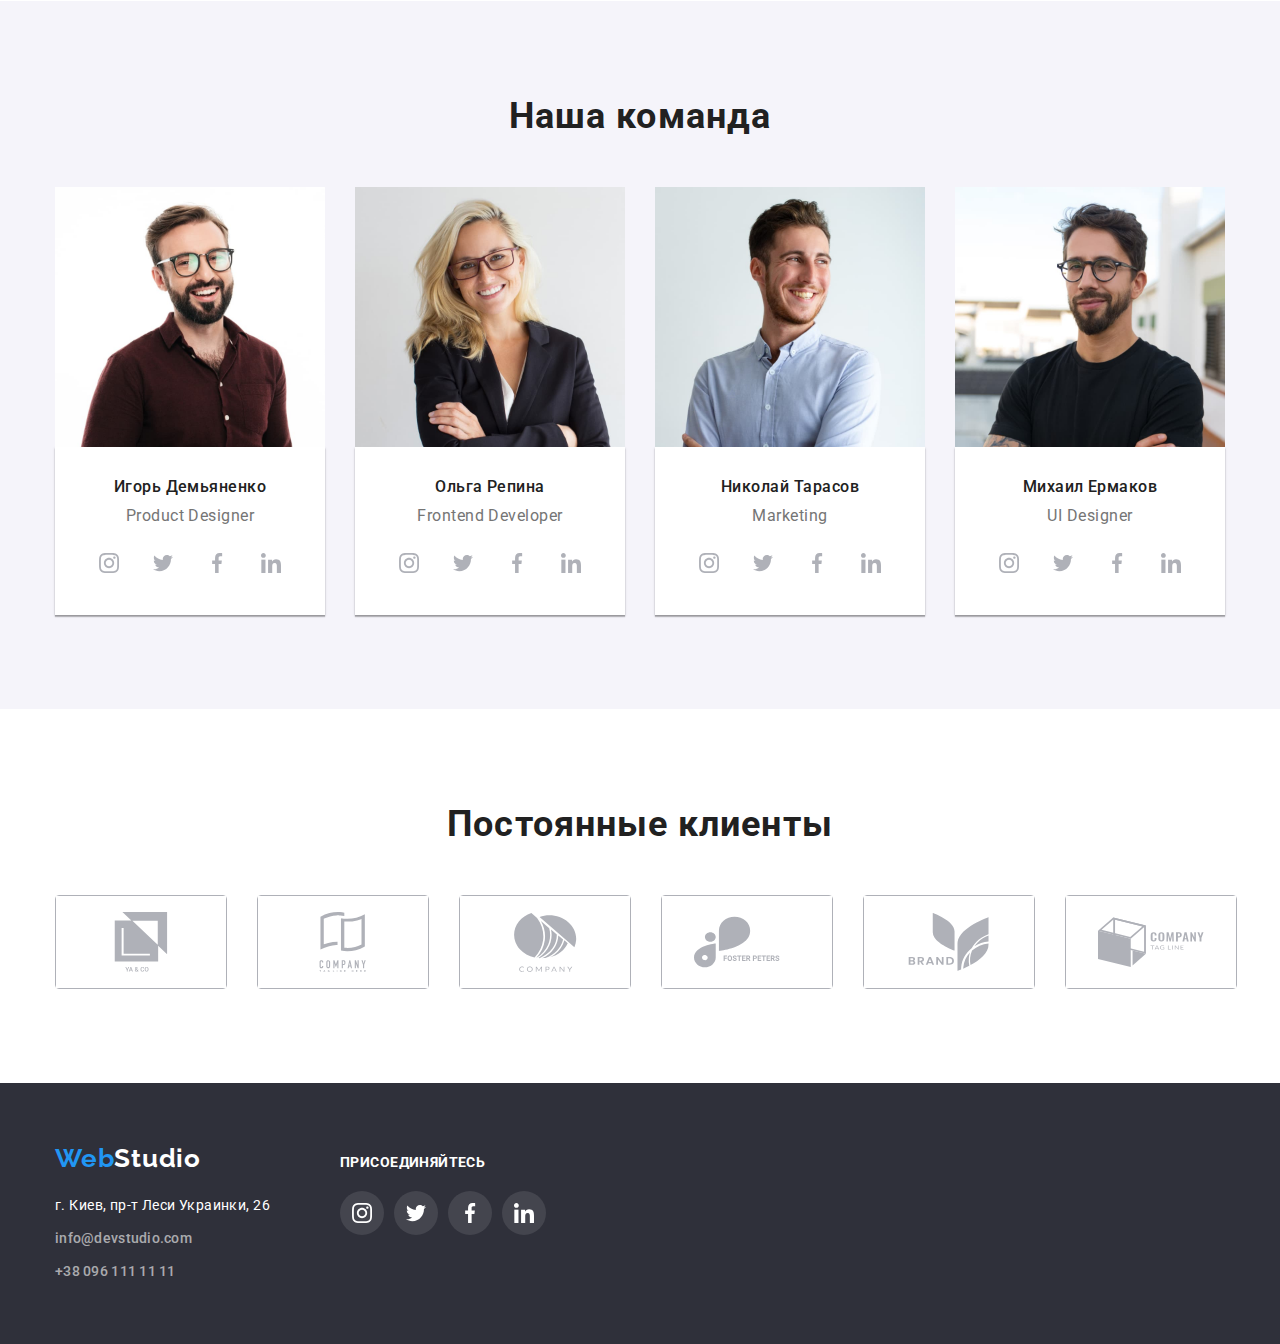
==== commit 648668bc: "finish 04.04.2022" ====
--- a/index.html
+++ b/index.html
@@ -136,17 +136,34 @@
           <h2 class="service-title">Чем мы занимаемся</h2>
           <ul class="service-list list">
             <li class="service-card">
-              <img
-                src="./images/our-work1.jpg"
-                alt="програмировавние"
-                width="370"
-              />
+              <div class="service-icon">
+                <img
+                  src="./images/our-work1.jpg"
+                  alt="програмировавние"
+                  width="370"
+                />
+                <div class="service-thumb">
+                  <p>ДЕСКТОПНЫЕ ПРИЛОЖЕНИЯ</p>
+                </div>
+              </div>
             </li>
             <li class="service-card">
-              <img src="./images/our-work2.jpg" alt="адаптация" width="370" />
+              <div class="service-icon">
+                <img src="./images/our-work2.jpg" alt="адаптация" width="370" />
+
+                <div class="service-thumb">
+                  <p>МОБИЛЬНЫЕ ПРИЛОЖЕНИЯ</p>
+                </div>
+              </div>
             </li>
             <li class="service-card">
-              <img src="./images/our-work3.jpg" alt="дизайн" width="370" />
+              <div class="service-icon">
+                <img src="./images/our-work3.jpg" alt="дизайн" width="370" />
+
+                <div class="service-thumb">
+                  <p>ДИЗАЙНЕРСКИЕ РЕШЕНИЯ</p>
+                </div>
+              </div>
             </li>
           </ul>
         </div>
--- a/css/style.css
+++ b/css/style.css
@@ -120,6 +120,8 @@
   line-height: 1.14;
   letter-spacing: 0.02em;
   color: var(--primary-title-color);
+  transition: fill 250ms cubic-bezier(0.4, 0, 0.2, 1),
+    color 250ms cubic-bezier(0.4, 0, 0.2, 1);
 }
 .site-nav .link.current {
   color: var(--accent-color);
@@ -131,6 +133,8 @@
 .auth-nav {
   display: flex;
   margin-left: auto;
+  transition: fill 250ms cubic-bezier(0.4, 0, 0.2, 1),
+    color 250ms cubic-bezier(0.4, 0, 0.2, 1);
 }
 
 .auth-nav .item {
@@ -149,6 +153,8 @@
   color: var(--secondary-text-color);
   display: flex;
   align-items: center;
+  transition: fill 250ms cubic-bezier(0.4, 0, 0.2, 1),
+    color 250ms cubic-bezier(0.4, 0, 0.2, 1);
 }
 
 .auth-nav .link-icon {
@@ -156,6 +162,8 @@
   width: 16px;
   height: 12px;
   margin-right: 10px;
+  transition: fill 250ms cubic-bezier(0.4, 0, 0.2, 1),
+    color 250ms cubic-bezier(0.4, 0, 0.2, 1);
 }
 
 .auth-nav .link:hover,
@@ -233,6 +241,7 @@
   letter-spacing: 0.06em;
   background: var(--accent-color);
   color: var(--secondary-accent-color);
+  transition: background-color 250ms cubic-bezier(0.4, 0, 0.2, 1);
 }
 
 .hero-button:hover,
@@ -322,6 +331,26 @@
   flex-basis: calc((100% - 90px) / 3);
   margin-left: 30px;
 }
+.service-icon {
+  position: relative;
+}
+
+.service-thumb {
+  position: absolute;
+  display: flex;
+  bottom: 0;
+  width: 100%;
+  height: 70px;
+  justify-content: center;
+  align-items: center;
+  font-weight: 700;
+  font-size: 14px;
+  line-height: 1.17;
+  letter-spacing: 0.03em;
+  color: rgba(255, 255, 255, 1);
+  background-color: rgba(47, 48, 58, 0.8);
+}
+
 /* service end */
 /* team start */
 .team {
@@ -346,6 +375,8 @@
   height: 44px;
   background-color: #fff;
   border-radius: 50%;
+  transition: fill 250ms cubic-bezier(0.4, 0, 0.2, 1),
+    background-color 250ms cubic-bezier(0.4, 0, 0.2, 1);
   /* flex-wrap: wrap;
   text-align: center; */
 }
@@ -436,6 +467,11 @@
   justify-content: center;
   align-items: center;
   background-color: var(--secondary-accent-color);
+  /* transition: fill 250ms cubic-bezier(0.4, 0, 0.2, 1); */
+}
+
+.client-link-icon {
+  transition: fill 250ms cubic-bezier(0.4, 0, 0.2, 1);
 }
 
 .client-link:hover .client-link-icon,
@@ -447,6 +483,8 @@
   background-color: #afb1b8;
   border: 1px solid #afb1b8;
   border-radius: 4px;
+  /* transition: outline 250ms cubic-bezier(0.4, 0, 0.2, 1),
+  transition: border 250ms cubic-bezier(0.4, 0, 0.2, 1); */
 }
 .client-card:hover,
 .client-card:focus {
@@ -511,6 +549,7 @@
   line-height: 1.14;
   letter-spacing: 0.02em;
   color: rgba(255, 255, 255, 0.6);
+  transition: color 250ms cubic-bezier(0.4, 0, 0.2, 1);
 }
 .nav-footer .link:hover,
 .nav-footer .link:focus {
@@ -544,8 +583,7 @@
   height: 44px;
   background-color: rgba(255, 255, 255, 0.1);
   border-radius: 50%;
-  /* flex-wrap: wrap;
-  text-align: center; */
+  transition: background-color 250ms cubic-bezier(0.4, 0, 0.2, 1);
 }
 .join-list-icon {
   fill: var(--secondary-accent-color);
@@ -557,10 +595,9 @@
 
 .join-list-link:hover,
 .join-list-link:focus,
-.join-list-link:hover .social-list-icon,
-.join-list-link:focus .social-list-icon {
+.join-list-link:hover .join-list-icon,
+.join-list-link:focus .join-list-icon {
   background-color: var(--accent-color);
-  fill: var(--secondary-accent-color);
 }
 
 .join-list {
@@ -600,6 +637,9 @@
   color: var(--primary-title-color);
   cursor: pointer;
   background: #f5f4fa;
+  transition: color 250ms cubic-bezier(0.4, 0, 0.2, 1),
+    background-color 250ms cubic-bezier(0.4, 0, 0.2, 1),
+    box-shadow 250ms cubic-bezier(0.4, 0, 0.2, 1);
 }
 .button:hover,
 .button:focus {
@@ -623,62 +663,47 @@
   margin-left: 30px;
   margin-top: 30px;
   flex-basis: calc((100% - 90px) / 3);
+  transition: box-shadow 250ms cubic-bezier(0.4, 0, 0.2, 1);
 }
 .product {
   position: relative;
   overflow: hidden;
 }
 
-.product::before {
+.product-overlay {
   display: inline-block;
-  content: "";
-
   position: absolute;
   top: 0;
   left: 0;
   width: 100%;
   height: 100%;
   background-color: rgba(33, 150, 243, 0.9);
-  /* opacity: 0; */
+
   transform: translateY(100%);
   transition: transform 250ms cubic-bezier(0.4, 0, 0.2, 1);
 }
-.work-list-item:hover .product::before {
-  /* transform: translateY(0); */
-}
-.product:hover::before {
-  opacity: 1;
-}
 
 .product-thumb {
   position: absolute;
-  display: inline-block;
+
   width: 322px;
   height: 168px;
+  display: flex;
   top: 50%;
   left: 50%;
   transform: translate(-50%, -50%);
-  opacity: 0;
+  opacity: 1;
   font-family: roboto;
   font-weight: 400;
   font-size: 18px;
   line-height: 1.55;
   letter-spacing: 0.03em;
   color: rgba(255, 255, 255, 1);
-
-  transform: translateY(100%);
-  transition: transform 250ms cubic-bezier(0.4, 0, 0.2, 1);
-}
-
-/* .produck-thumb:hover {
-  opacity: 1;
-} */
+}
 
 .work-list-item:hover,
 .work-list-item:focus,
-.work-list-item:hover .product::before,
-.work-list-item:hover .product-thumb {
-  opacity: 1;
+.work-list-item:hover .product-overlay {
   transform: translateY(0);
   box-shadow: 1px 4px 6px rgba(0, 0, 0, 0.16), 0px 4px 4px rgba(0, 0, 0, 0.06),
     0px 1px 1px rgba(0, 0, 0, 0.12);
@@ -694,7 +719,7 @@
 
 .work-content {
   padding: 20px 24px;
-  /* outline: 1px solid tomato; */
+
   border: 1px solid #eeeeee;
   border-top: none;
 }
@@ -715,6 +740,8 @@
   width: 100%;
   height: 100%;
   background-color: rgba(0, 0, 0, 0.2);
+  opacity: 1;
+  transition: opacity 250ms cubic-bezier(0.4, 0, 0.2, 1);
 }
 
 .backdrop.is-hidden {
@@ -723,11 +750,14 @@
   pointer-events: none;
 }
 
+.backdrop.is-hidden .modal {
+  transform: translate(-50%, -50%) scale(1.25);
+}
+
 .modal {
   position: absolute;
   top: 50%;
   left: 50%;
-  transform: translate(-50%, -50%);
 
   height: 581px;
   width: 528px;
@@ -735,6 +765,9 @@
   background-color: var(--secondary-accent-color);
   box-shadow: 0px 2px 1px rgba(0, 0, 0, 0.2), 0px 1px 1px rgba(0, 0, 0, 0.14),
     0px 1px 3px rgba(0, 0, 0, 0.12);
+
+  transform: translate(-50%, -50%) scale(1);
+  transition: transform 250ms cubic-bezier(0.4, 0, 0.2, 1);
 }
 
 .hero-close-btn {
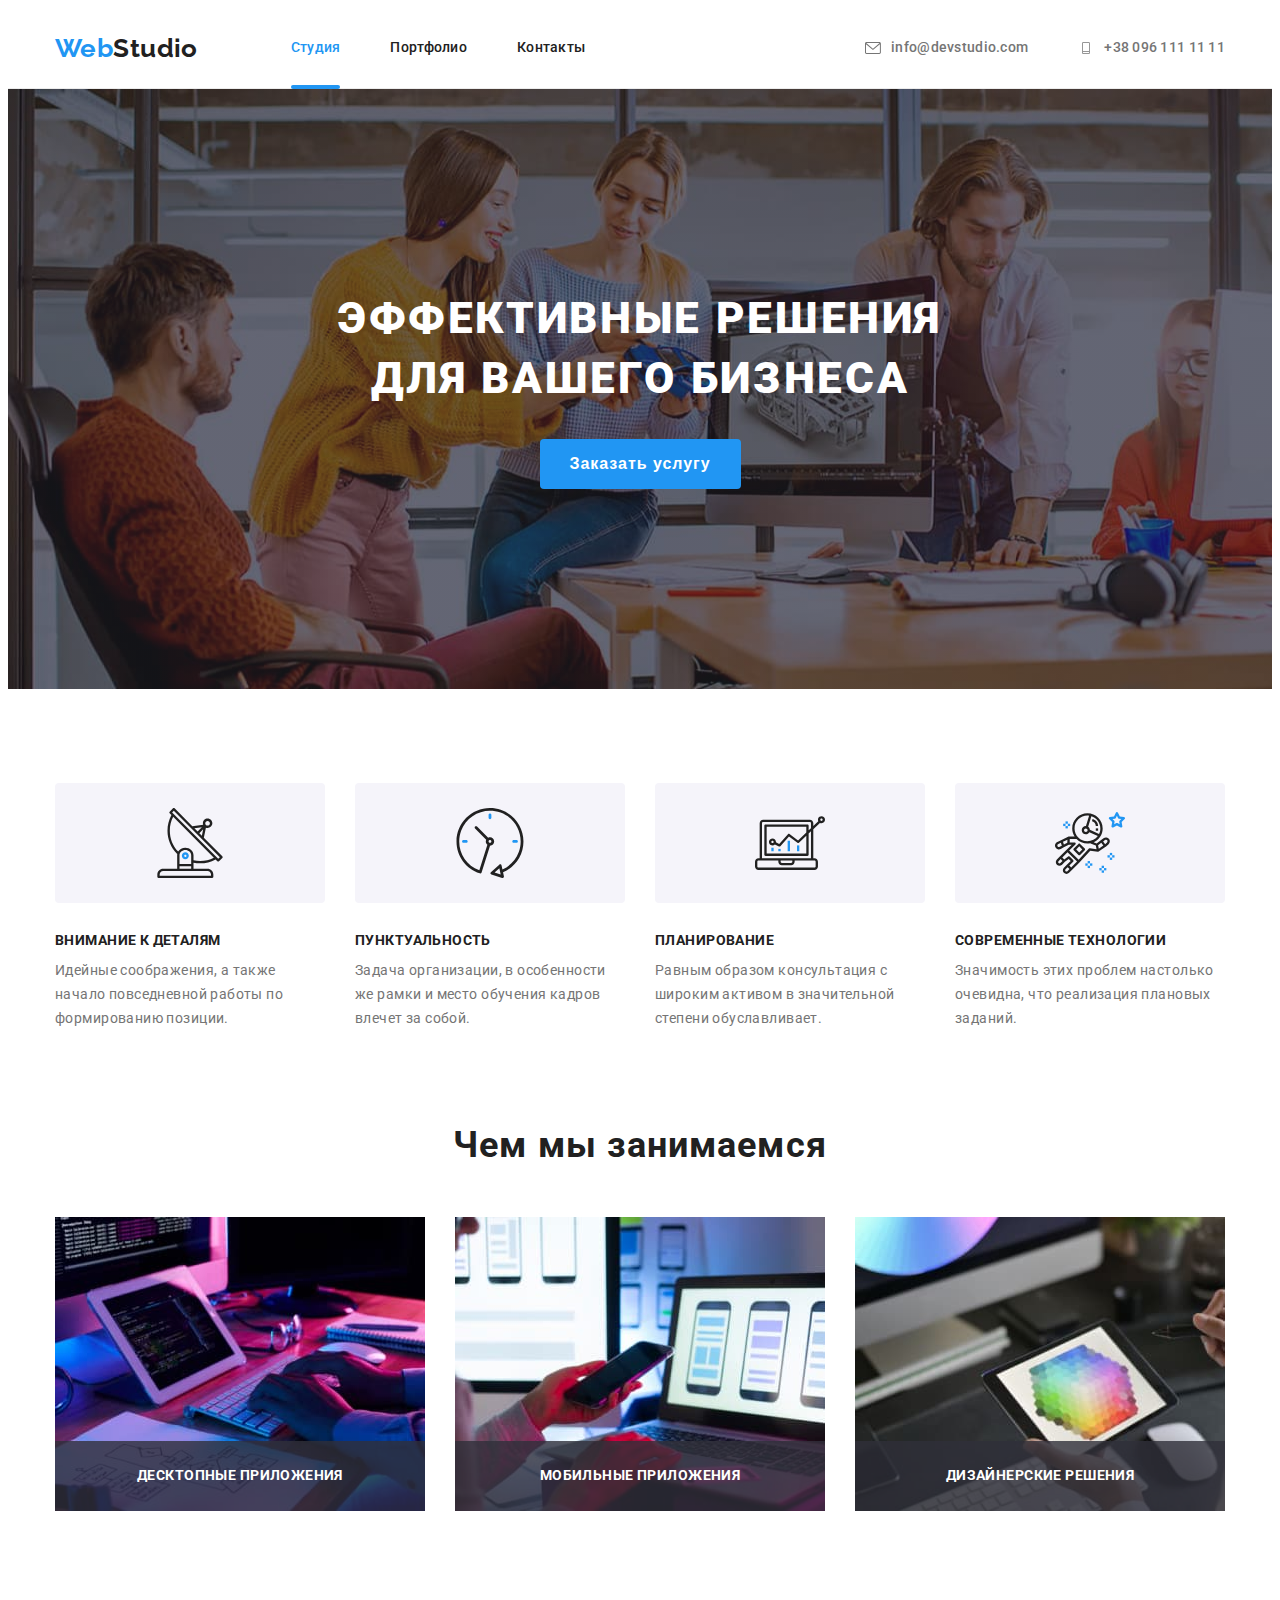
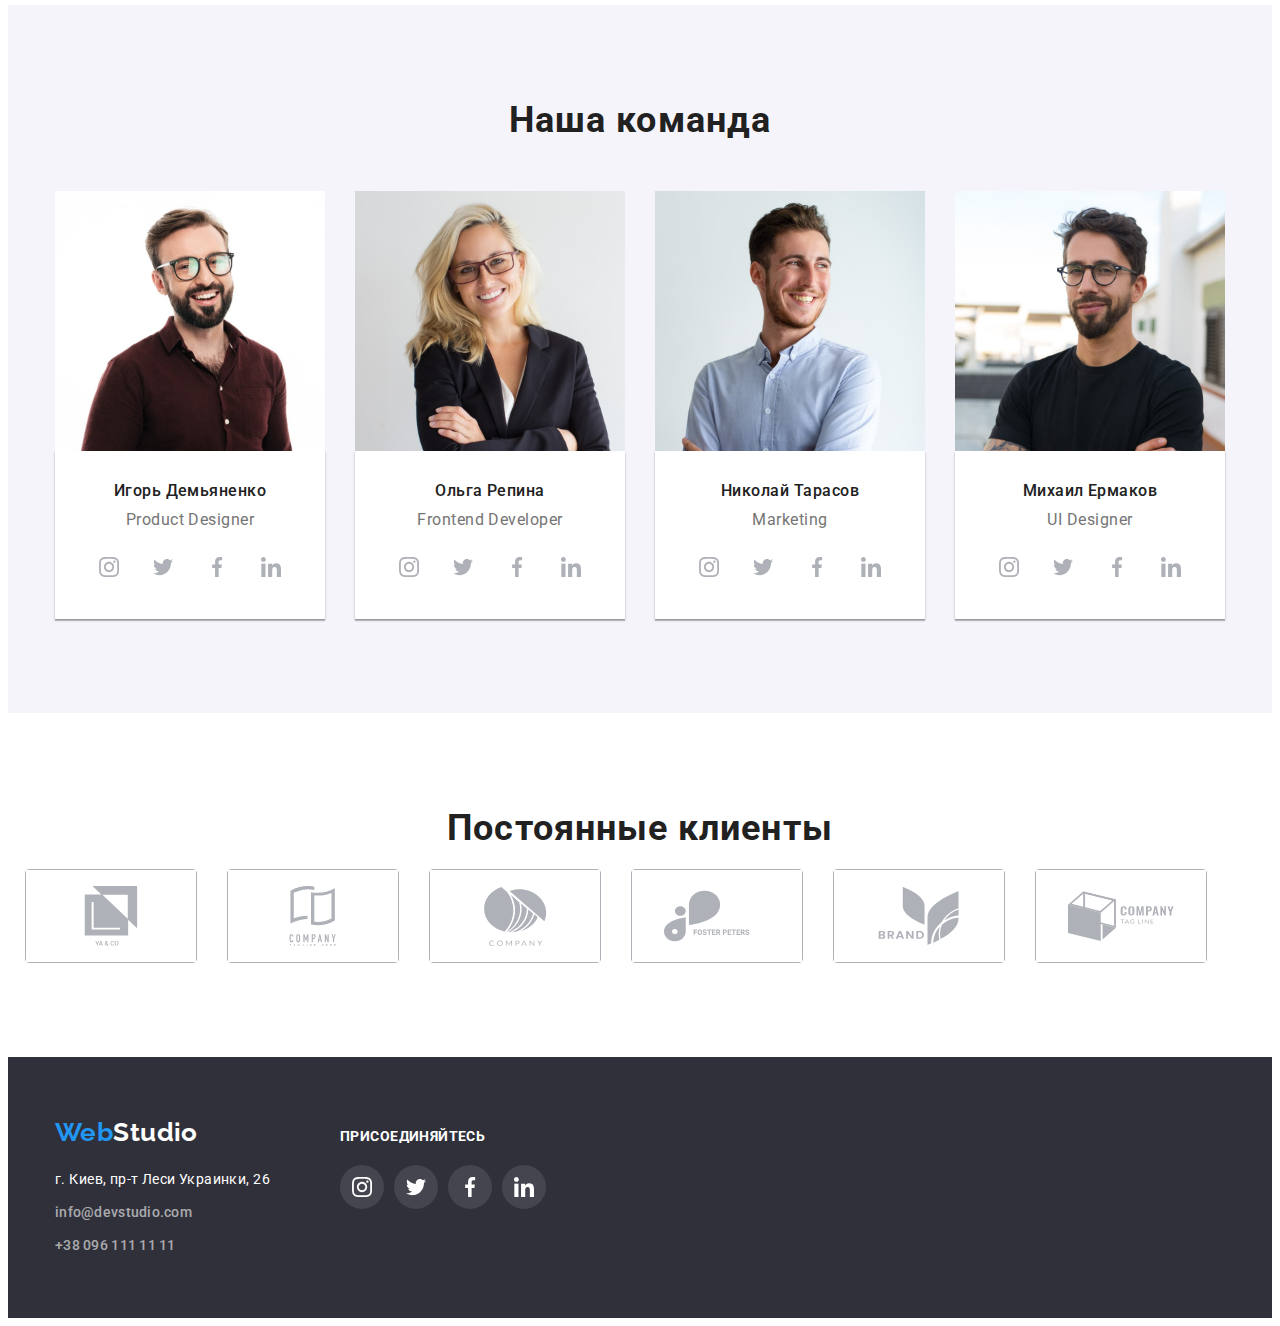
==== commit c3aa3603: "05.04.2022 v.1.0" ====
--- a/index.html
+++ b/index.html
@@ -23,32 +23,34 @@
   <body>
     <!-- header start -->
 
-    <header class="section-nav">
+    <header class="header">
       <div class="container header-container">
         <nav class="nav">
-          <a href="" class="logo link"><span>Web</span>Studio</a>
+          <a href="" class="logo link"
+            >Web<span class="logo-black">Studio</span></a
+          >
           <ul class="site-nav list">
             <li class="item">
-              <a class="link current" href="./index.html">Студия</a>
+              <a class="link header-link current" href="./index.html">Студия</a>
             </li>
             <li class="item">
-              <a class="link" href="./portfolio.html">Портфолио</a>
+              <a class="link header-link" href="./portfolio.html">Портфолио</a>
             </li>
             <li class="item">
-              <a class="link" href="">Контакты</a>
+              <a class="link header-link" href="">Контакты</a>
             </li>
           </ul>
         </nav>
         <ul class="auth-nav list">
           <li class="item">
-            <a class="link mail" href="mailto:info@example.com">
+            <a class="link header-link" href="mailto:info@example.com">
               <svg class="link-icon">
                 <use href="./images/sprite.svg#envelope"></use></svg
               >info@devstudio.com</a
             >
           </li>
           <li class="item">
-            <a class="link" href="tel:+38-099-111-11-11">
+            <a class="link header-link" href="tel:+38-099-111-11-11">
               <svg class="link-icon">
                 <use href="./images/sprite.svg#telephone"></use></svg
               >+38 096 111 11 11</a
@@ -63,7 +65,7 @@
       <!-- hero  start-->
 
       <section class="hero">
-        <div class="contentainer">
+        <div class="container">
           <h1 class="hero-title">Эффективные решения для вашего бизнеса</h1>
           <button data-modal-open type="button" class="hero-button">
             Заказать услугу
@@ -76,7 +78,7 @@
       <section class="section quality">
         <div class="container">
           <h2 class="visually-hidden">Наши преимущества</h2>
-          <ul class="feature-list list">
+          <ul class="card-set feature-list list">
             <li class="quality-card">
               <div class="qualiti-item">
                 <svg class="quality-icon" width="70" height="70">
@@ -134,7 +136,7 @@
       <section class="section service">
         <div class="container">
           <h2 class="service-title">Чем мы занимаемся</h2>
-          <ul class="service-list list">
+          <ul class="card-set service-list list">
             <li class="service-card">
               <div class="service-icon">
                 <img
@@ -173,7 +175,7 @@
       <section class="section team">
         <div class="container">
           <h2 class="team-secondary-title">Наша команда</h2>
-          <ul class="team-list list">
+          <ul class="card-set team-list list">
             <li class="team-card">
               <img
                 src="./images/demianenko.jpg"
@@ -343,7 +345,7 @@
       <section class="section client">
         <div class="container">
           <h2 class="clients-title">Постоянные клиенты</h2>
-          <ul class="client-list list">
+          <ul class="card-set client-list list">
             <li class="client-card">
               <a class="client-link" href="">
                 <svg class="client-link-icon" width="106" height="60">
@@ -394,7 +396,9 @@
     <footer class="footer">
       <div class="container footer-content">
         <div class="contact-footer">
-          <a class="logo-footer link" href=""><span>Web</span>Studio</a>
+          <a href="" class="logo link"
+            >Web<span class="logo-white">Studio</span></a
+          >
           <address class="adress list">
             <ul class="nav-footer list">
               <li class="nav-footer-item">г. Киев, пр-т Леси Украинки, 26</li>
--- a/css/style.css
+++ b/css/style.css
@@ -13,14 +13,18 @@
   --secondary-text-color: #757575;
   --accent-color: #2196f3;
   --secondary-accent-color: #ffffff;
+  --secondary-background-color: #f5f4fa;
 }
 
 body {
-  margin: 0;
   color: var(--secondary-text-color);
+  font-family: Roboto, sans-serif;
+  font-size: 14px;
+  line-height: 1.71;
+  letter-spacing: 0.03em;
+  /* background-color: var(--secondary-accent-color); */
+  /* margin: 0; */
   /* link: var(--primary-title-color); */
-  font-family: Roboto, sans-serif;
-  background-color: var(--secondary-accent-color);
 }
 
 /* Reset */
@@ -48,6 +52,7 @@
 }
 .link {
   text-decoration: none;
+  color: inherit;
 }
 
 address {
@@ -68,7 +73,7 @@
 }
 /* header start */
 
-.section-nav {
+.header {
   border-bottom: 1px solid #ececec;
 }
 
@@ -80,54 +85,63 @@
 .nav {
   display: flex;
 }
+.header .logo {
+  margin-right: 93px;
+}
 
 .logo {
   display: flex;
-  margin-right: 93px;
+
   align-items: center;
   font-family: Raleway, sans-serif;
   font-weight: 700;
   font-size: 26px;
   line-height: 1.19;
-  letter-spacing: 0.03em;
-  color: #000000;
-}
-.logo span {
-  font-family: Raleway, sans-serif;
-  font-weight: 700;
-  font-size: 26px;
-  line-height: 1.19;
-  letter-spacing: 0.03em;
+  /* letter-spacing: 0.03em; */
   color: var(--accent-color);
 }
+.logo-black {
+  /* font-family: Raleway, sans-serif;
+  font-weight: 700; */
+  /* font-size: 26px;
+  line-height: 1.19; */
+  /* letter-spacing: 0.03em; */
+  color: var(--primary-title-color);
+}
 .site-nav {
   display: flex;
+  /* position: relative; */
+  color: var(--primary-title-color);
+}
+/* .site-nav .item .link {
+  display: block;
+
+  outline: 1px solid red;
+} */
+
+.site-nav .item:not(:last-child),
+.auth-nav .item:not(:last-child) {
+  margin-right: 50px;
+}
+/* .auth-nav .item:last-child {
+  margin-right: 0;
+} */
+
+.header-link {
+  display: flex;
+  align-items: center;
   position: relative;
-}
-.site-nav .item .link {
-  display: block;
+  font-weight: 500;
   padding-top: 32px;
   padding-bottom: 32px;
-  /* outline: 1px solid red; */
-}
-.site-nav .item:not(:last-child) {
-  margin-right: 50px;
-}
-
-.site-nav .link {
-  font-weight: 500;
-  font-size: 14px;
+  /* font-size: 14px; */
   line-height: 1.14;
   letter-spacing: 0.02em;
-  color: var(--primary-title-color);
-  transition: fill 250ms cubic-bezier(0.4, 0, 0.2, 1),
-    color 250ms cubic-bezier(0.4, 0, 0.2, 1);
+  /* color: var(--primary-title-color); */
+  transition: color 250ms cubic-bezier(0.4, 0, 0.2, 1);
 }
 .site-nav .link.current {
   color: var(--accent-color);
-}
-.nav {
-  display: flex;
 }
 
 .auth-nav {
@@ -137,15 +151,7 @@
     color 250ms cubic-bezier(0.4, 0, 0.2, 1);
 }
 
-.auth-nav .item {
-  /* outline: 1px solid red; */
-  margin-right: 50px;
-}
-
-.auth-nav .item:last-child {
-  margin-right: 0;
-}
-.auth-nav .link {
+/* .auth-nav .link {
   font-weight: 500;
   font-size: 14px;
   line-height: 1.14;
@@ -155,36 +161,34 @@
   align-items: center;
   transition: fill 250ms cubic-bezier(0.4, 0, 0.2, 1),
     color 250ms cubic-bezier(0.4, 0, 0.2, 1);
-}
+} */
 
 .auth-nav .link-icon {
-  fill: var(--secondary-text-color);
+  fill: currentColor;
   width: 16px;
   height: 12px;
   margin-right: 10px;
-  transition: fill 250ms cubic-bezier(0.4, 0, 0.2, 1),
-    color 250ms cubic-bezier(0.4, 0, 0.2, 1);
-}
-
-.auth-nav .link:hover,
-.auth-nav .link:focus,
-.auth-nav .link-icon:hover,
-.auth-nav .link-icon:focus,
-.site-nav .link:hover,
-.site-nav .link:focus {
+  /* transition: fill 250ms cubic-bezier(0.4, 0, 0.2, 1),
+    color 250ms cubic-bezier(0.4, 0, 0.2, 1); */
+}
+
+.header-link:hover,
+.header-link:focus
+/* .auth-nav .link-icon:hover,
+.auth-nav .link-icon:focus  */ {
   color: var(--accent-color);
-  fill: var(--accent-color);
-}
-
-.item {
+  /* fill: var(--accent-color); */
+}
+
+/* .item {
   position: relative;
-}
-
-.item .current::after {
+} */
+
+.current::after {
   content: "";
   display: flex;
   position: absolute;
-  bottom: 0;
+  bottom: -1px;
   width: 100%;
   height: 4px;
   border-radius: 2px;
@@ -238,6 +242,7 @@
   font-weight: 700;
   font-size: 16px;
   line-height: 1.88;
+  border: none;
   letter-spacing: 0.06em;
   background: var(--accent-color);
   color: var(--secondary-accent-color);
@@ -266,9 +271,11 @@
   overflow: hidden;
 }
 
-.feature-list {
-  display: flex;
+.card-set {
+  display: flex;
+  flex-wrap: wrap;
   margin-left: -30px;
+  margin-top: -30px;
 }
 .quality {
   padding-bottom: 0;
@@ -276,16 +283,17 @@
 .quality-card {
   flex-basis: calc((100% - 120px) / 4);
   margin-left: 30px;
+  margin-top: 30px;
 }
 
 .qualiti-item {
   display: flex;
-  width: 270px;
+  /* width: 270px; */
   height: 120px;
   border-radius: 4px;
   justify-content: center;
   align-items: center;
-  background-color: #f5f4fa;
+  background-color: var(--secondary-background-color);
 
   margin-bottom: 30px;
   text-align: center;
@@ -330,6 +338,7 @@
 .service-card {
   flex-basis: calc((100% - 90px) / 3);
   margin-left: 30px;
+  margin-top: 30px;
 }
 .service-icon {
   position: relative;
@@ -354,7 +363,7 @@
 /* service end */
 /* team start */
 .team {
-  background: #f5f4fa;
+  background: var(--secondary-background-color);
 }
 .team-secondary-title {
   text-align: center;
@@ -407,6 +416,7 @@
   text-align: center;
   flex-basis: calc((100% - 120px) / 4);
   margin-left: 30px;
+  margin-top: 30px;
 }
 
 .team-title {
@@ -526,15 +536,19 @@
   color: var(--secondary-accent-color);
 }
 
-.logo-footer {
-  font-family: Raleway, sans-serif;
+.footer .logo {
+  margin-bottom: 20px;
+}
+
+.logo-white {
+  /* font-family: Raleway, sans-serif;
   font-weight: 700;
   font-size: 26px;
   line-height: 1.19;
-  letter-spacing: 0.03em;
+  letter-spacing: 0.03em; */
   color: var(--secondary-accent-color);
 }
-.logo-footer span {
+/* .logo-footer span {
   font-family: Raleway, sans-serif;
   font-weight: 700;
   font-size: 26px;
@@ -542,7 +556,7 @@
   letter-spacing: 0.03em;
 
   color: var(--accent-color);
-}
+} */
 .nav-footer .link {
   font-weight: 500;
   font-size: 14px;
@@ -636,7 +650,7 @@
   letter-spacing: 0.03em;
   color: var(--primary-title-color);
   cursor: pointer;
-  background: #f5f4fa;
+  background: var(--secondary-background-color);
   transition: color 250ms cubic-bezier(0.4, 0, 0.2, 1),
     background-color 250ms cubic-bezier(0.4, 0, 0.2, 1),
     box-shadow 250ms cubic-bezier(0.4, 0, 0.2, 1);
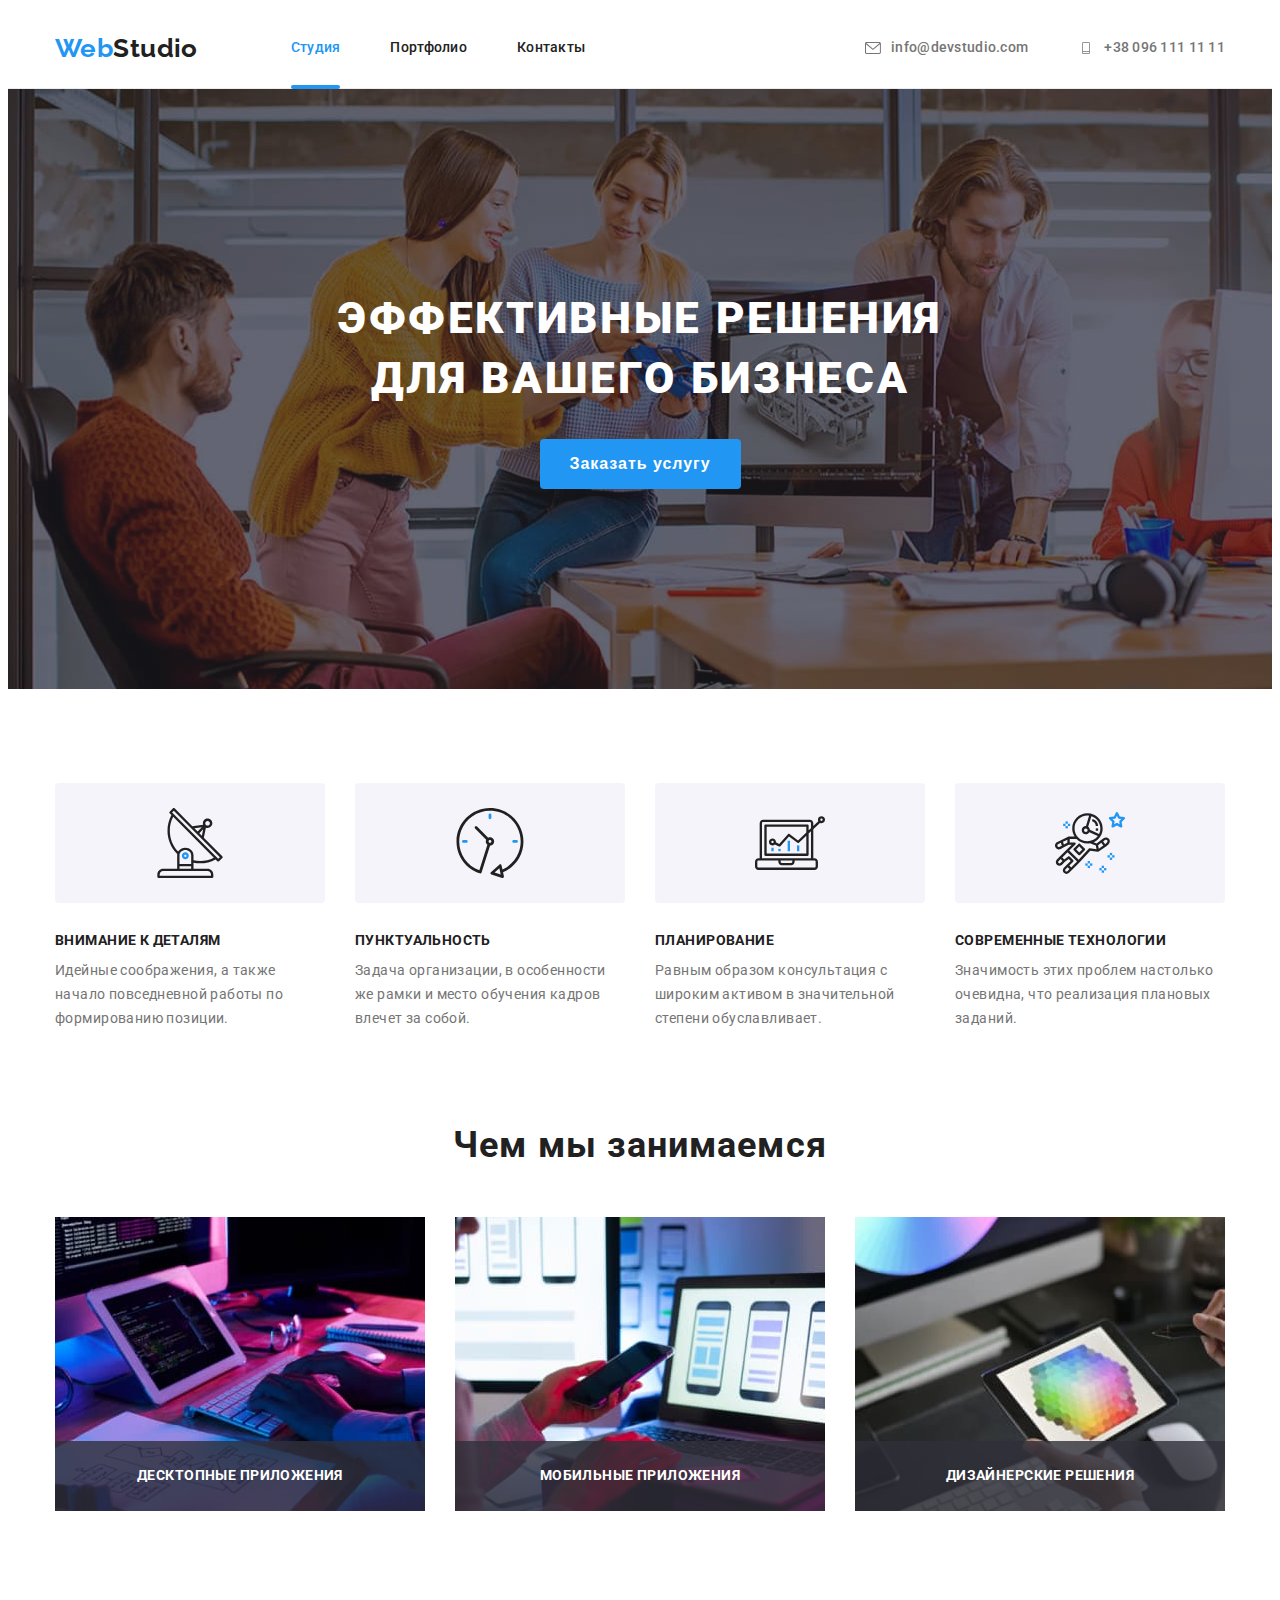
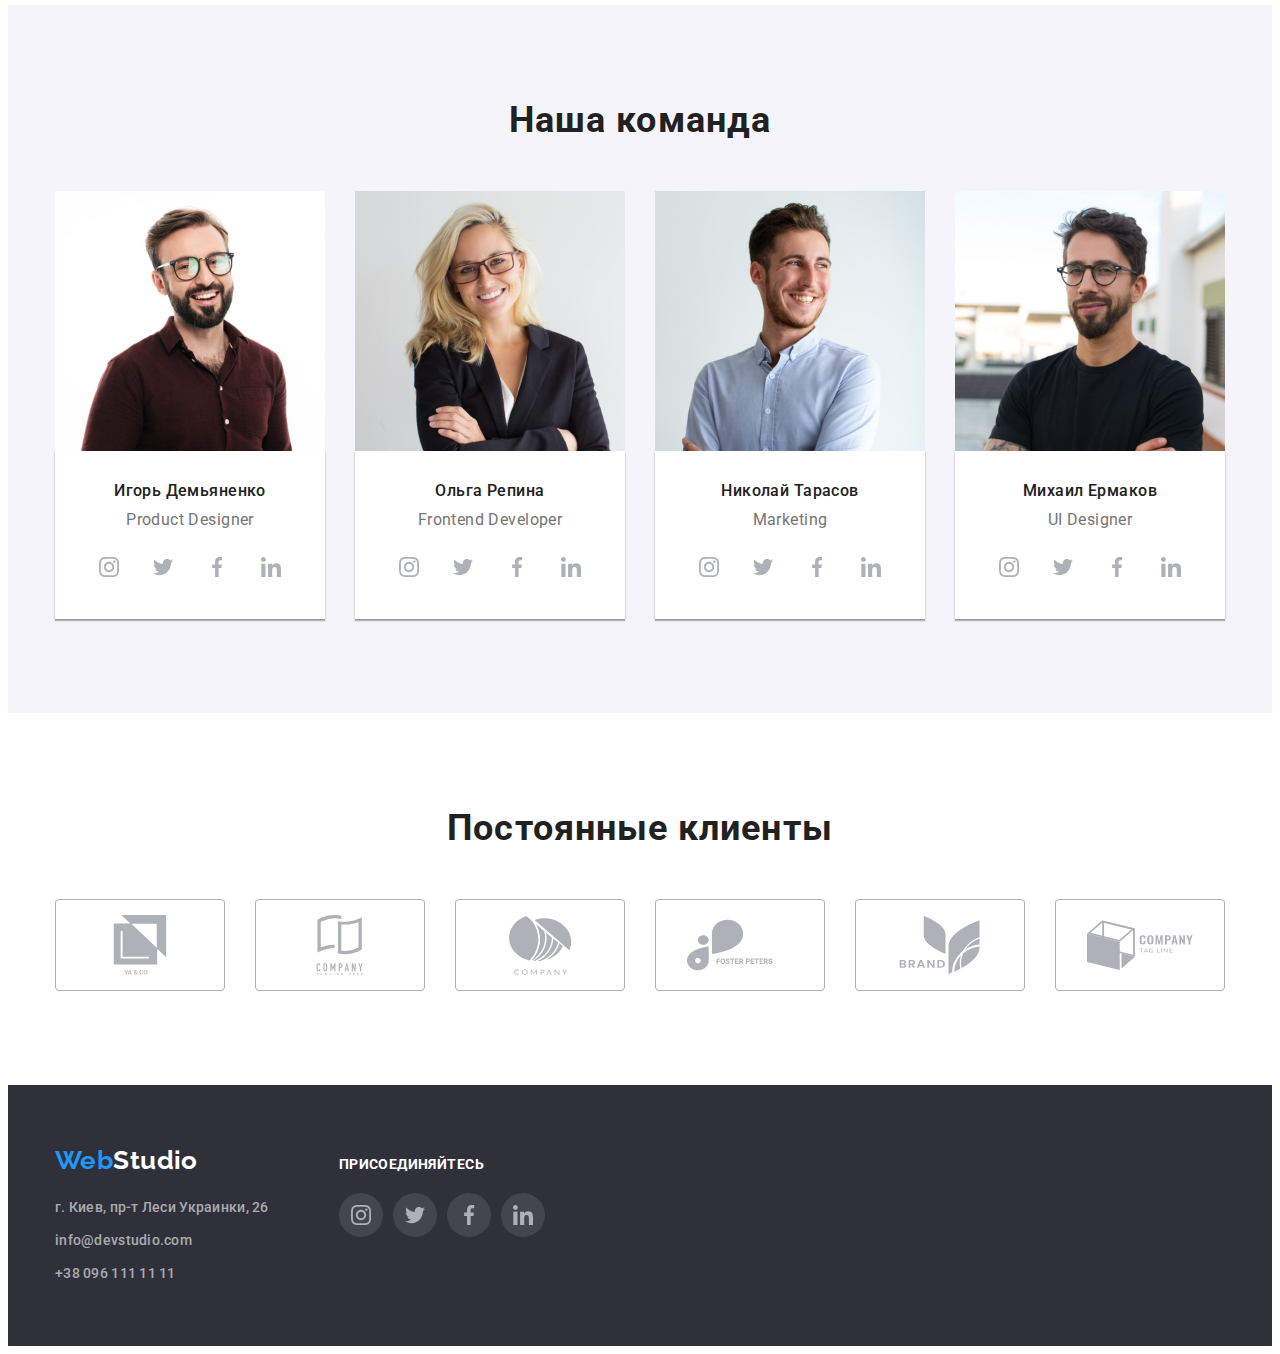
==== commit 05f16790: "v.1.1. 06.04.2022" ====
--- a/index.html
+++ b/index.html
@@ -79,7 +79,7 @@
         <div class="container">
           <h2 class="visually-hidden">Наши преимущества</h2>
           <ul class="card-set feature-list list">
-            <li class="quality-card">
+            <li class="card-item">
               <div class="qualiti-item">
                 <svg class="quality-icon" width="70" height="70">
                   <use href="./images/sprite.svg#antenna"></use>
@@ -92,7 +92,7 @@
                 формированию позиции.
               </p>
             </li>
-            <li class="quality-card">
+            <li class="card-item">
               <div class="qualiti-item">
                 <svg class="quality-icon" width="70" height="70">
                   <use href="./images/sprite.svg#clock"></use>
@@ -104,7 +104,7 @@
                 кадров влечет за собой.
               </p>
             </li>
-            <li class="quality-card">
+            <li class="card-item">
               <div class="qualiti-item">
                 <svg class="quality-icon" width="70" height="70">
                   <use href="./images/sprite.svg#diagram"></use>
@@ -116,7 +116,7 @@
                 степени обуславливает.
               </p>
             </li>
-            <li class="quality-card">
+            <li class="card-item">
               <div class="qualiti-item">
                 <svg class="quality-icon" width="70" height="70">
                   <use href="./images/sprite.svg#astronaut"></use>
@@ -135,37 +135,23 @@
       <!-- service start-->
       <section class="section service">
         <div class="container">
-          <h2 class="service-title">Чем мы занимаемся</h2>
+          <h2 class="section-title">Чем мы занимаемся</h2>
           <ul class="card-set service-list list">
-            <li class="service-card">
-              <div class="service-icon">
-                <img
-                  src="./images/our-work1.jpg"
-                  alt="програмировавние"
-                  width="370"
-                />
-                <div class="service-thumb">
-                  <p>ДЕСКТОПНЫЕ ПРИЛОЖЕНИЯ</p>
-                </div>
-              </div>
-            </li>
-            <li class="service-card">
-              <div class="service-icon">
-                <img src="./images/our-work2.jpg" alt="адаптация" width="370" />
-
-                <div class="service-thumb">
-                  <p>МОБИЛЬНЫЕ ПРИЛОЖЕНИЯ</p>
-                </div>
-              </div>
-            </li>
-            <li class="service-card">
-              <div class="service-icon">
-                <img src="./images/our-work3.jpg" alt="дизайн" width="370" />
-
-                <div class="service-thumb">
-                  <p>ДИЗАЙНЕРСКИЕ РЕШЕНИЯ</p>
-                </div>
-              </div>
+            <li class="card-item service-card">
+              <img
+                src="./images/our-work1.jpg"
+                alt="програмировавние"
+                width="370"
+              />
+              <p class="service-thumb">ДЕСКТОПНЫЕ ПРИЛОЖЕНИЯ</p>
+            </li>
+            <li class="card-item service-card">
+              <img src="./images/our-work2.jpg" alt="адаптация" width="370" />
+              <p class="service-thumb">МОБИЛЬНЫЕ ПРИЛОЖЕНИЯ</p>
+            </li>
+            <li class="card-item service-card">
+              <img src="./images/our-work3.jpg" alt="дизайн" width="370" />
+              <p class="service-thumb">ДИЗАЙНЕРСКИЕ РЕШЕНИЯ</p>
             </li>
           </ul>
         </div>
@@ -174,9 +160,9 @@
       <!-- team start -->
       <section class="section team">
         <div class="container">
-          <h2 class="team-secondary-title">Наша команда</h2>
+          <h2 class="section-title">Наша команда</h2>
           <ul class="card-set team-list list">
-            <li class="team-card">
+            <li class="card-item">
               <img
                 src="./images/demianenko.jpg"
                 alt="Игорь Демьяненко"
@@ -187,28 +173,48 @@
                 <p class="team-text">Product Designer</p>
                 <ul class="social-list list">
                   <li class="social-list-item">
-                    <a class="social-list-link" href="">
+                    <a
+                      class="social-list-link link"
+                      href=""
+                      target="_blank"
+                      rel="noopener noreferrer nofollow"
+                    >
                       <svg class="social-list-icon" width="20" height="20">
                         <use href="./images/sprite.svg#instagram"></use>
                       </svg>
                     </a>
                   </li>
                   <li class="social-list-item">
-                    <a class="social-list-link" href="">
+                    <a
+                      class="social-list-link link"
+                      href=""
+                      target="_blank"
+                      rel="noopener noreferrer nofollow"
+                    >
                       <svg class="social-list-icon" width="20" height="20">
                         <use href="./images/sprite.svg#twitter"></use>
                       </svg>
                     </a>
                   </li>
                   <li class="social-list-item">
-                    <a class="social-list-link" href="">
+                    <a
+                      class="social-list-link link"
+                      href=""
+                      target="_blank"
+                      rel="noopener noreferrer nofollow"
+                    >
                       <svg class="social-list-icon" width="20" height="20">
                         <use href="./images/sprite.svg#facebook"></use>
                       </svg>
                     </a>
                   </li>
                   <li class="social-list-item">
-                    <a class="social-list-link" href="">
+                    <a
+                      class="social-list-link link"
+                      href=""
+                      target="_blank"
+                      rel="noopener noreferrer nofollow"
+                    >
                       <svg class="social-list-icon" width="20" height="20">
                         <use href="./images/sprite.svg#linkedin"></use>
                       </svg>
@@ -217,35 +223,55 @@
                 </ul>
               </div>
             </li>
-            <li class="team-card">
+            <li class="card-item">
               <img src="./images/repina.jpg" alt="Ольга Репина" width="270" />
               <div class="team-content">
                 <h3 class="team-title">Ольга Репина</h3>
                 <p class="team-text">Frontend Developer</p>
                 <ul class="social-list list">
                   <li class="social-list-item">
-                    <a class="social-list-link" href="">
+                    <a
+                      class="social-list-link link"
+                      href=""
+                      target="_blank"
+                      rel="noopener noreferrer nofollow"
+                    >
                       <svg class="social-list-icon" width="20" height="20">
                         <use href="./images/sprite.svg#instagram"></use>
                       </svg>
                     </a>
                   </li>
                   <li class="social-list-item">
-                    <a class="social-list-link" href="">
+                    <a
+                      class="social-list-link link"
+                      href=""
+                      target="_blank"
+                      rel="noopener noreferrer nofollow"
+                    >
                       <svg class="social-list-icon" width="20" height="20">
                         <use href="./images/sprite.svg#twitter"></use>
                       </svg>
                     </a>
                   </li>
                   <li class="social-list-item">
-                    <a class="social-list-link" href="">
+                    <a
+                      class="social-list-link link"
+                      href=""
+                      target="_blank"
+                      rel="noopener noreferrer nofollow"
+                    >
                       <svg class="social-list-icon" width="20" height="20">
                         <use href="./images/sprite.svg#facebook"></use>
                       </svg>
                     </a>
                   </li>
                   <li class="social-list-item">
-                    <a class="social-list-link" href="">
+                    <a
+                      class="social-list-link link"
+                      href=""
+                      target="_blank"
+                      rel="noopener noreferrer nofollow"
+                    >
                       <svg class="social-list-icon" width="20" height="20">
                         <use href="./images/sprite.svg#linkedin"></use>
                       </svg>
@@ -254,7 +280,7 @@
                 </ul>
               </div>
             </li>
-            <li class="team-card">
+            <li class="card-item">
               <img
                 src="./images/tarasov.jpg"
                 alt="Николай Тарасов"
@@ -265,28 +291,48 @@
                 <p class="team-text">Marketing</p>
                 <ul class="social-list list">
                   <li class="social-list-item">
-                    <a class="social-list-link" href="">
+                    <a
+                      class="social-list-link link"
+                      href=""
+                      target="_blank"
+                      rel="noopener noreferrer nofollow"
+                    >
                       <svg class="social-list-icon" width="20" height="20">
                         <use href="./images/sprite.svg#instagram"></use>
                       </svg>
                     </a>
                   </li>
                   <li class="social-list-item">
-                    <a class="social-list-link" href="">
+                    <a
+                      class="social-list-link link"
+                      href=""
+                      target="_blank"
+                      rel="noopener noreferrer nofollow"
+                    >
                       <svg class="social-list-icon" width="20" height="20">
                         <use href="./images/sprite.svg#twitter"></use>
                       </svg>
                     </a>
                   </li>
                   <li class="social-list-item">
-                    <a class="social-list-link" href="">
+                    <a
+                      class="social-list-link link"
+                      href=""
+                      target="_blank"
+                      rel="noopener noreferrer nofollow"
+                    >
                       <svg class="social-list-icon" width="20" height="20">
                         <use href="./images/sprite.svg#facebook"></use>
                       </svg>
                     </a>
                   </li>
                   <li class="social-list-item">
-                    <a class="social-list-link" href="">
+                    <a
+                      class="social-list-link link"
+                      href=""
+                      target="_blank"
+                      rel="noopener noreferrer nofollow"
+                    >
                       <svg class="social-list-icon" width="20" height="20">
                         <use href="./images/sprite.svg#linkedin"></use>
                       </svg>
@@ -295,7 +341,7 @@
                 </ul>
               </div>
             </li>
-            <li class="team-card">
+            <li class="card-item">
               <img
                 src="./images/ermakov.jpg"
                 alt="Михаил Ермаков"
@@ -306,28 +352,48 @@
                 <p class="team-text">UI Designer</p>
                 <ul class="social-list list">
                   <li class="social-list-item">
-                    <a class="social-list-link" href="">
+                    <a
+                      class="social-list-link link"
+                      href=""
+                      target="_blank"
+                      rel="noopener noreferrer nofollow"
+                    >
                       <svg class="social-list-icon" width="20" height="20">
                         <use href="./images/sprite.svg#instagram"></use>
                       </svg>
                     </a>
                   </li>
                   <li class="social-list-item">
-                    <a class="social-list-link" href="">
+                    <a
+                      class="social-list-link link"
+                      href=""
+                      target="_blank"
+                      rel="noopener noreferrer nofollow"
+                    >
                       <svg class="social-list-icon" width="20" height="20">
                         <use href="./images/sprite.svg#twitter"></use>
                       </svg>
                     </a>
                   </li>
                   <li class="social-list-item">
-                    <a class="social-list-link" href="">
+                    <a
+                      class="social-list-link link"
+                      href=""
+                      target="_blank"
+                      rel="noopener noreferrer nofollow"
+                    >
                       <svg class="social-list-icon" width="20" height="20">
                         <use href="./images/sprite.svg#facebook"></use>
                       </svg>
                     </a>
                   </li>
                   <li class="social-list-item">
-                    <a class="social-list-link" href="">
+                    <a
+                      class="social-list-link link"
+                      href=""
+                      target="_blank"
+                      rel="noopener noreferrer nofollow"
+                    >
                       <svg class="social-list-icon" width="20" height="20">
                         <use href="./images/sprite.svg#linkedin"></use>
                       </svg>
@@ -344,45 +410,75 @@
       <!-- client start-->
       <section class="section client">
         <div class="container">
-          <h2 class="clients-title">Постоянные клиенты</h2>
+          <h2 class="section-title">Постоянные клиенты</h2>
           <ul class="card-set client-list list">
-            <li class="client-card">
-              <a class="client-link" href="">
+            <li class="card-item client-card">
+              <a
+                class="client-link"
+                href=""
+                target="_blank"
+                rel="noopener noreferrer nofollow"
+              >
                 <svg class="client-link-icon" width="106" height="60">
                   <use href="./images/sprite.svg#group-1"></use>
                 </svg>
               </a>
             </li>
-            <li class="client-card">
-              <a class="client-link" href="">
+            <li class="card-item client-card">
+              <a
+                class="client-link"
+                href=""
+                target="_blank"
+                rel="noopener noreferrer nofollow"
+              >
                 <svg class="client-link-icon" width="106" height="60">
                   <use href="./images/sprite.svg#group-2"></use>
                 </svg>
               </a>
             </li>
-            <li class="client-card">
-              <a class="client-link" href="">
+            <li class="card-item client-card">
+              <a
+                class="client-link"
+                href=""
+                target="_blank"
+                rel="noopener noreferrer nofollow"
+              >
                 <svg class="client-link-icon" width="106" height="60">
                   <use href="./images/sprite.svg#group-3"></use>
                 </svg>
               </a>
             </li>
-            <li class="client-card">
-              <a class="client-link" href="">
+            <li class="card-item client-card">
+              <a
+                class="client-link"
+                href=""
+                target="_blank"
+                rel="noopener noreferrer nofollow"
+              >
                 <svg class="client-link-icon" width="106" height="60">
                   <use href="./images/sprite.svg#group-4"></use>
                 </svg>
               </a>
             </li>
-            <li class="client-card">
-              <a class="client-link" href="">
+            <li class="card-item client-card">
+              <a
+                class="client-link"
+                href=""
+                target="_blank"
+                rel="noopener noreferrer nofollow"
+              >
                 <svg class="client-link-icon" width="106" height="60">
                   <use href="./images/sprite.svg#group-5"></use>
                 </svg>
               </a>
             </li>
-            <li class="client-card">
-              <a class="client-link" href="">
+            <li class="card-item client-card">
+              <a
+                class="client-link"
+                href=""
+                target="_blank"
+                rel="noopener noreferrer nofollow"
+              >
                 <svg class="client-link-icon" width="106" height="60">
                   <use href="./images/sprite.svg#group-6"></use>
                 </svg>
@@ -401,7 +497,16 @@
           >
           <address class="adress list">
             <ul class="nav-footer list">
-              <li class="nav-footer-item">г. Киев, пр-т Леси Украинки, 26</li>
+              <li class="nav-footer-item">
+                <a
+                  class="link"
+                  href="https://goo.gl/maps/tU7hmyQ66fqLJ7Ar8"
+                  target="_blank"
+                  rel="noopener noreferrer nofollow"
+                >
+                  г. Киев, пр-т Леси Украинки, 26</a
+                >
+              </li>
               <li class="nav-footer-item">
                 <a class="link" href="mailto:info@example.com"
                   >info@devstudio.com</a
@@ -417,31 +522,51 @@
         </div>
         <div class="join">
           <b class="join-title">присоединяйтесь</b>
-          <ul class="join-list list">
-            <li class="join-list-item">
-              <a class="join-list-link" href="">
-                <svg class="join-list-icon" width="20" height="20">
+          <ul class="social-list list">
+            <li class="social-list-item">
+              <a
+                class="social-list-link link"
+                href=""
+                target="_blank"
+                rel="noopener noreferrer nofollow"
+              >
+                <svg class="social-list-icon" width="20" height="20">
                   <use href="./images/sprite.svg#instagram"></use>
                 </svg>
               </a>
             </li>
-            <li class="join-list-item">
-              <a class="join-list-link" href="">
-                <svg class="join-list-icon" width="20" height="20">
+            <li class="social-list-item">
+              <a
+                class="social-list-link link"
+                href=""
+                target="_blank"
+                rel="noopener noreferrer nofollow"
+              >
+                <svg class="social-list-icon" width="20" height="20">
                   <use href="./images/sprite.svg#twitter"></use>
                 </svg>
               </a>
             </li>
-            <li class="join-list-item">
-              <a class="join-list-link" href="">
-                <svg class="join-list-icon" width="20" height="20">
+            <li class="social-list-item">
+              <a
+                class="social-list-link link"
+                href=""
+                target="_blank"
+                rel="noopener noreferrer nofollow"
+              >
+                <svg class="social-list-icon" width="20" height="20">
                   <use href="./images/sprite.svg#facebook"></use>
                 </svg>
               </a>
             </li>
-            <li class="join-list-item">
-              <a class="join-list-link" href="">
-                <svg class="join-list-icon" width="20" height="20">
+            <li class="social-list-item">
+              <a
+                class="social-list-link link"
+                href=""
+                target="_blank"
+                rel="noopener noreferrer nofollow"
+              >
+                <svg class="social-list-icon" width="20" height="20">
                   <use href="./images/sprite.svg#linkedin"></use>
                 </svg>
               </a>
--- a/css/style.css
+++ b/css/style.css
@@ -14,6 +14,10 @@
   --accent-color: #2196f3;
   --secondary-accent-color: #ffffff;
   --secondary-background-color: #f5f4fa;
+  --primary-color: rgba(255, 255, 255, 1);
+  --card-item: 4;
+  --client-link: #afb1b8;
+  --footer-accent-background-color: rgba(255, 255, 255, 0.1);
 }
 
 body {
@@ -22,9 +26,6 @@
   font-size: 14px;
   line-height: 1.71;
   letter-spacing: 0.03em;
-  /* background-color: var(--secondary-accent-color); */
-  /* margin: 0; */
-  /* link: var(--primary-title-color); */
 }
 
 /* Reset */
@@ -45,6 +46,8 @@
 
 img {
   display: block;
+  max-width: 100%;
+  height: auto;
 }
 
 .list {
@@ -101,31 +104,18 @@
   color: var(--accent-color);
 }
 .logo-black {
-  /* font-family: Raleway, sans-serif;
-  font-weight: 700; */
-  /* font-size: 26px;
-  line-height: 1.19; */
-  /* letter-spacing: 0.03em; */
   color: var(--primary-title-color);
 }
 .site-nav {
   display: flex;
-  /* position: relative; */
+
   color: var(--primary-title-color);
 }
-/* .site-nav .item .link {
-  display: block;
-
-  outline: 1px solid red;
-} */
 
 .site-nav .item:not(:last-child),
 .auth-nav .item:not(:last-child) {
   margin-right: 50px;
 }
-/* .auth-nav .item:last-child {
-  margin-right: 0;
-} */
 
 .header-link {
   display: flex;
@@ -151,40 +141,19 @@
     color 250ms cubic-bezier(0.4, 0, 0.2, 1);
 }
 
-/* .auth-nav .link {
-  font-weight: 500;
-  font-size: 14px;
-  line-height: 1.14;
-  letter-spacing: 0.02em;
-  color: var(--secondary-text-color);
-  display: flex;
-  align-items: center;
-  transition: fill 250ms cubic-bezier(0.4, 0, 0.2, 1),
-    color 250ms cubic-bezier(0.4, 0, 0.2, 1);
-} */
-
 .auth-nav .link-icon {
   fill: currentColor;
   width: 16px;
   height: 12px;
   margin-right: 10px;
-  /* transition: fill 250ms cubic-bezier(0.4, 0, 0.2, 1),
-    color 250ms cubic-bezier(0.4, 0, 0.2, 1); */
 }
 
 .header-link:hover,
-.header-link:focus
-/* .auth-nav .link-icon:hover,
-.auth-nav .link-icon:focus  */ {
+.header-link:focus {
   color: var(--accent-color);
-  /* fill: var(--accent-color); */
-}
-
-/* .item {
-  position: relative;
-} */
-
-.current::after {
+}
+
+.header .current::after {
   content: "";
   display: flex;
   position: absolute;
@@ -280,15 +249,19 @@
 .quality {
   padding-bottom: 0;
 }
-.quality-card {
-  flex-basis: calc((100% - 120px) / 4);
+.card-item {
+  flex-basis: calc(100% / var(--card-item) - 30px);
   margin-left: 30px;
   margin-top: 30px;
 }
 
+.service-list {
+  --card-item: 3;
+}
+
 .qualiti-item {
   display: flex;
-  /* width: 270px; */
+
   height: 120px;
   border-radius: 4px;
   justify-content: center;
@@ -299,29 +272,20 @@
   text-align: center;
 }
 
-/* .quality-icon {
-} */
-
 .quality-title {
   margin-bottom: 10px;
   font-weight: 700;
   font-size: 14px;
   line-height: 1.14;
-  letter-spacing: 0.03em;
+
   text-transform: uppercase;
   color: var(--primary-title-color);
 }
-.quality-text {
-  font-weight: 400;
-  font-size: 14px;
-  line-height: 1.71;
-  letter-spacing: 0.03em;
-  color: var(--secondary-text-color);
-}
+
 /* qualiti end */
 
 /* service start*/
-.service-title {
+.section-title {
   text-align: center;
   margin-bottom: 50px;
   font-weight: 700;
@@ -330,15 +294,9 @@
   letter-spacing: 0.03em;
   color: var(--primary-title-color);
 }
-.service-list {
-  display: flex;
-  margin-left: -30px;
-}
 
 .service-card {
-  flex-basis: calc((100% - 90px) / 3);
-  margin-left: 30px;
-  margin-top: 30px;
+  position: relative;
 }
 .service-icon {
   position: relative;
@@ -353,28 +311,19 @@
   justify-content: center;
   align-items: center;
   font-weight: 700;
-  font-size: 14px;
+
   line-height: 1.17;
-  letter-spacing: 0.03em;
-  color: rgba(255, 255, 255, 1);
+
+  color: var(--primary-color);
   background-color: rgba(47, 48, 58, 0.8);
 }
 
 /* service end */
+
 /* team start */
 .team {
   background: var(--secondary-background-color);
 }
-.team-secondary-title {
-  text-align: center;
-  margin-bottom: 50px;
-  font-weight: 700;
-  font-size: 36px;
-  line-height: 1.17;
-
-  letter-spacing: 0.03em;
-  color: var(--primary-title-color);
-}
 
 .social-list-link {
   display: flex;
@@ -382,33 +331,29 @@
   justify-content: center;
   width: 44px;
   height: 44px;
-  background-color: #fff;
+  color: var(--client-link);
+  background-color: var(--footer-accent-background-color);
   border-radius: 50%;
-  transition: fill 250ms cubic-bezier(0.4, 0, 0.2, 1),
+  transition: color 250ms cubic-bezier(0.4, 0, 0.2, 1),
     background-color 250ms cubic-bezier(0.4, 0, 0.2, 1);
-  /* flex-wrap: wrap;
-  text-align: center; */
 }
 .social-list-icon {
-  fill: #afb1b8;
+  fill: currentColor;
+}
+
+.social-list-item:not(:last-child) {
+  margin-right: 10px;
 }
 
 .social-list-link:hover,
-.social-list-link:focus,
-.social-list-link:hover .social-list-icon,
-.social-list-link:focus .social-list-icon {
+.social-list-link:focus {
   background-color: var(--accent-color);
-  fill: var(--secondary-accent-color);
+  color: var(--secondary-accent-color);
 }
 
 .social-list {
   display: flex;
   justify-content: space-between;
-}
-
-.team-list {
-  display: flex;
-  margin-left: -30px;
 }
 
 .team-card {
@@ -425,11 +370,11 @@
   font-size: 16px;
   line-height: 1.19;
 
-  letter-spacing: 0.03em;
   color: var(--primary-title-color);
 }
 
 .team-content {
+  text-align: center;
   padding-top: 30px;
   padding-bottom: 30px;
   padding-left: 32px;
@@ -440,47 +385,42 @@
 }
 
 .team-text {
-  font-weight: 400;
   font-size: 16px;
   line-height: 1.19;
   margin-bottom: 16px;
-
-  letter-spacing: 0.03em;
-  color: var(--secondary-text-color);
-}
+}
+
 /* team end */
 
 /* client-start */
 
-.clients-title {
-  text-align: center;
-  margin-bottom: 50px;
-  font-weight: 700;
-  font-size: 36px;
-  line-height: 1.17;
-
-  letter-spacing: 0.03em;
-  color: var(--primary-title-color);
-}
-
 .client-list {
-  display: flex;
-  align-items: center;
-
-  /* justify-content: space-between; */
+  --card-item: 6;
+  display: flex;
+  align-items: center;
 }
 
 .client-link {
+  outline: none;
   display: flex;
   width: 170px;
   height: 92px;
+  color: var(--client-link);
+  border: 1px solid currentColor;
+  border-radius: 4px;
   justify-content: center;
   align-items: center;
-  background-color: var(--secondary-accent-color);
-  /* transition: fill 250ms cubic-bezier(0.4, 0, 0.2, 1); */
+  transition: color 250ms cubic-bezier(0.4, 0, 0.2, 1);
+}
+
+.client-link:hover,
+.client-link:focus {
+  outline: none;
+  border: 1px solid var(--accent-color);
 }
 
 .client-link-icon {
+  fill: currentColor;
   transition: fill 250ms cubic-bezier(0.4, 0, 0.2, 1);
 }
 
@@ -489,33 +429,10 @@
   fill: var(--accent-color);
 }
 
-.client-card {
-  background-color: #afb1b8;
-  border: 1px solid #afb1b8;
-  border-radius: 4px;
-  /* transition: outline 250ms cubic-bezier(0.4, 0, 0.2, 1),
-  transition: border 250ms cubic-bezier(0.4, 0, 0.2, 1); */
-}
-.client-card:hover,
-.client-card:focus {
-  outline: none;
-  border: 1px solid var(--accent-color);
-}
-
-.client-card:not(:last-child) {
-  margin-right: 30px;
-}
-/* 
-.client-item {
-} */
-
-.client-link-icon {
-  fill: #afb1b8;
-}
-
 /* client-end */
 
 /* footer start */
+
 .footer {
   padding-top: 60px;
   padding-bottom: 60px;
@@ -529,10 +446,10 @@
 
 .adress {
   font-style: normal;
-  margin-top: 20px;
-  font-size: 14px;
-  line-height: 1.71;
-  letter-spacing: 0.03em;
+  /* margin-top: 20px;
+  font-size: 14px; */
+  /* line-height: 1.71;
+  letter-spacing: 0.03em; */
   color: var(--secondary-accent-color);
 }
 
@@ -557,6 +474,7 @@
 
   color: var(--accent-color);
 } */
+
 .nav-footer .link {
   font-weight: 500;
   font-size: 14px;
@@ -571,6 +489,10 @@
 }
 .nav-footer-item:not(:last-child) {
   margin-bottom: 9px;
+}
+
+.footer.social-list-link {
+  color: var(--secondary-accent-color);
 }
 
 .join {
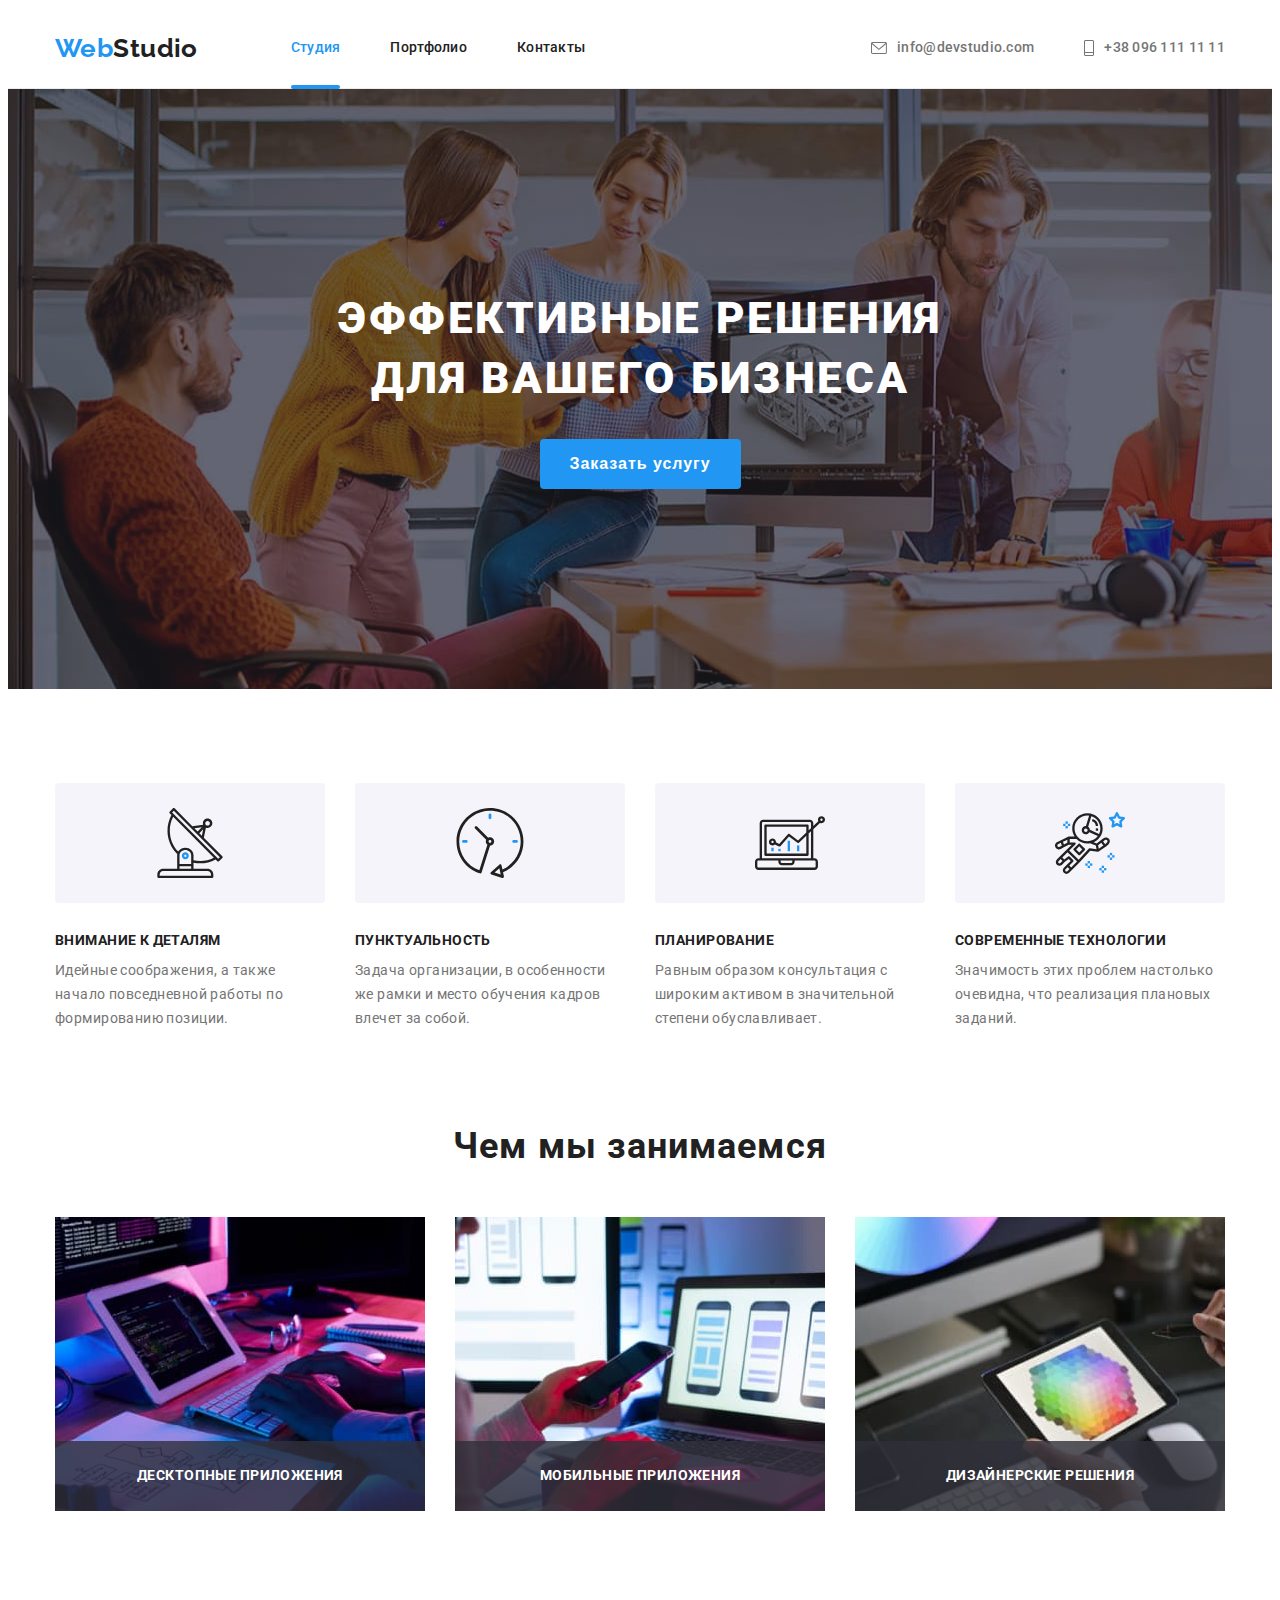
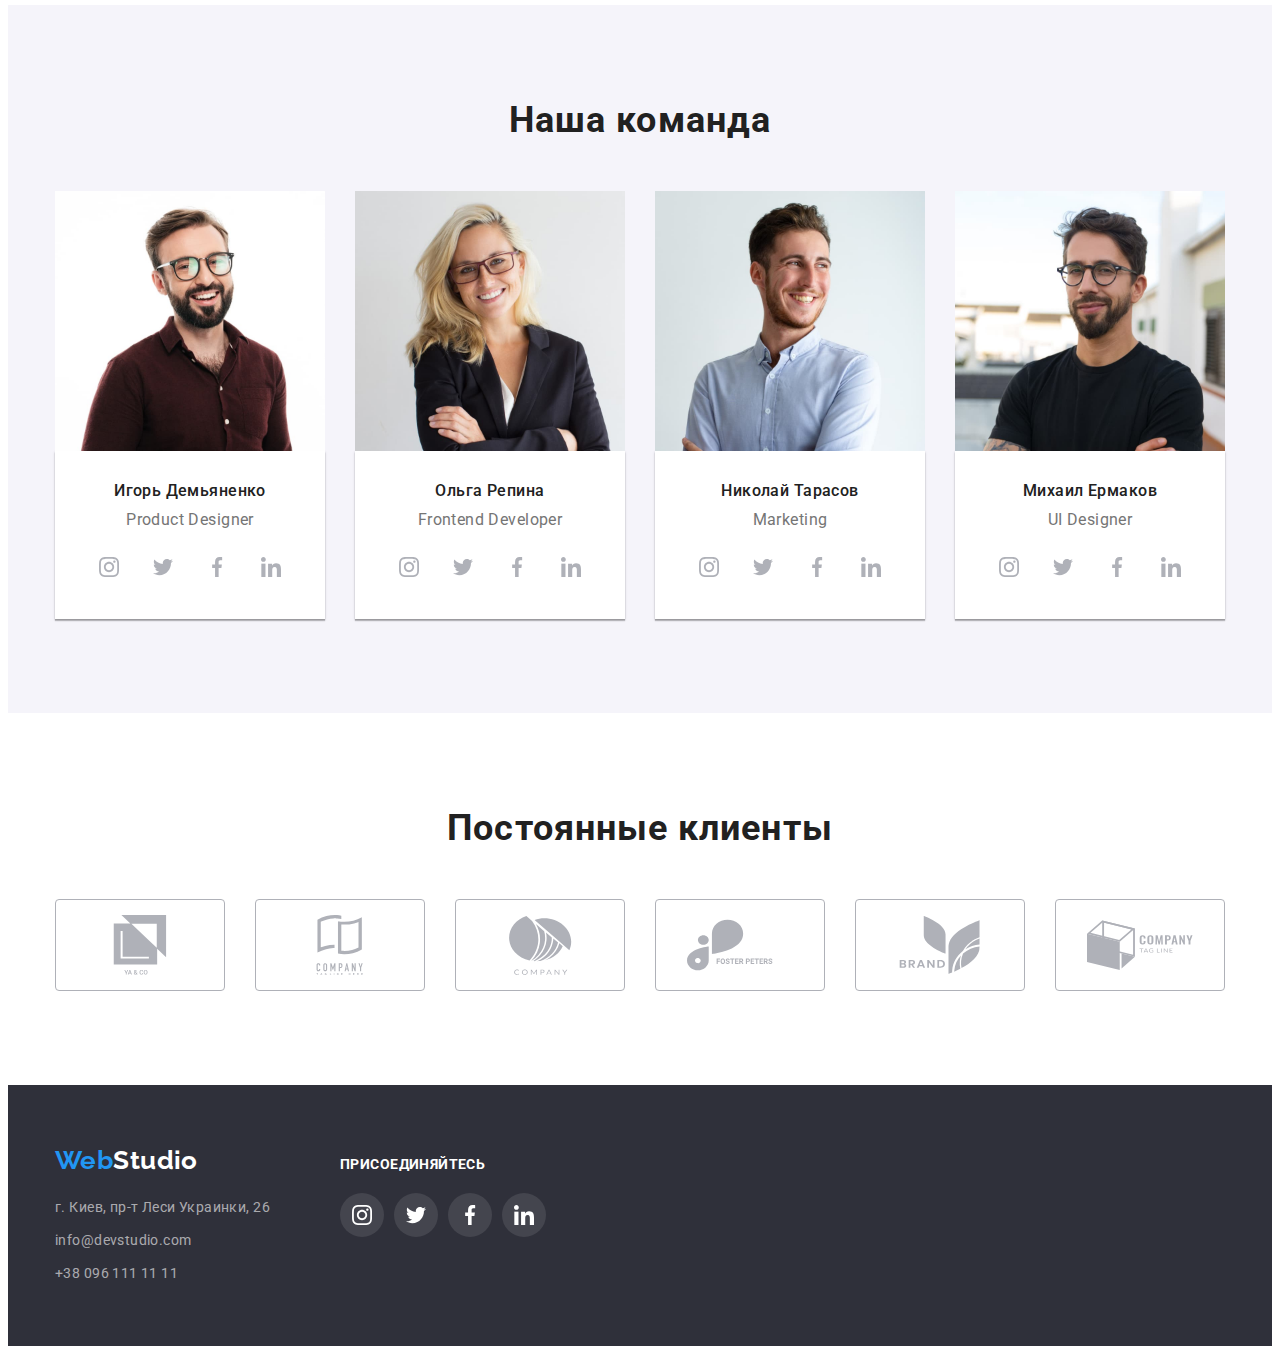
==== commit 1e2db697: "08.04.2022" ====
--- a/index.html
+++ b/index.html
@@ -44,14 +44,14 @@
         <ul class="auth-nav list">
           <li class="item">
             <a class="link header-link" href="mailto:info@example.com">
-              <svg class="link-icon">
+              <svg class="link-icon" width="16" height="12">
                 <use href="./images/sprite.svg#envelope"></use></svg
               >info@devstudio.com</a
             >
           </li>
           <li class="item">
             <a class="link header-link" href="tel:+38-099-111-11-11">
-              <svg class="link-icon">
+              <svg class="link-icon" width="10" height="16">
                 <use href="./images/sprite.svg#telephone"></use></svg
               >+38 096 111 11 11</a
             >
--- a/css/style.css
+++ b/css/style.css
@@ -18,6 +18,7 @@
   --card-item: 4;
   --client-link: #afb1b8;
   --footer-accent-background-color: rgba(255, 255, 255, 0.1);
+  --transition: 250ms cubic-bezier(0.4, 0, 0.2, 1);
 }
 
 body {
@@ -124,11 +125,9 @@
   font-weight: 500;
   padding-top: 32px;
   padding-bottom: 32px;
-  /* font-size: 14px; */
   line-height: 1.14;
   letter-spacing: 0.02em;
-  /* color: var(--primary-title-color); */
-  transition: color 250ms cubic-bezier(0.4, 0, 0.2, 1);
+  transition: color var(--transition);
 }
 .site-nav .link.current {
   color: var(--accent-color);
@@ -137,14 +136,11 @@
 .auth-nav {
   display: flex;
   margin-left: auto;
-  transition: fill 250ms cubic-bezier(0.4, 0, 0.2, 1),
-    color 250ms cubic-bezier(0.4, 0, 0.2, 1);
+  transition: fill var(--transition), color var(--transition);
 }
 
 .auth-nav .link-icon {
   fill: currentColor;
-  width: 16px;
-  height: 12px;
   margin-right: 10px;
 }
 
@@ -215,7 +211,7 @@
   letter-spacing: 0.06em;
   background: var(--accent-color);
   color: var(--secondary-accent-color);
-  transition: background-color 250ms cubic-bezier(0.4, 0, 0.2, 1);
+  transition: background-color var(--transition);
 }
 
 .hero-button:hover,
@@ -334,8 +330,10 @@
   color: var(--client-link);
   background-color: var(--footer-accent-background-color);
   border-radius: 50%;
-  transition: color 250ms cubic-bezier(0.4, 0, 0.2, 1),
-    background-color 250ms cubic-bezier(0.4, 0, 0.2, 1);
+  transition: color var(--transition), background-color var(--transition);
+}
+.footer .social-list-link {
+  color: var(--secondary-accent-color);
 }
 .social-list-icon {
   fill: currentColor;
@@ -410,18 +408,18 @@
   border-radius: 4px;
   justify-content: center;
   align-items: center;
-  transition: color 250ms cubic-bezier(0.4, 0, 0.2, 1);
+
+  transition: color var(--transition);
 }
 
 .client-link:hover,
 .client-link:focus {
-  outline: none;
   border: 1px solid var(--accent-color);
 }
 
 .client-link-icon {
   fill: currentColor;
-  transition: fill 250ms cubic-bezier(0.4, 0, 0.2, 1);
+  /* transition: fill var(--transition); */
 }
 
 .client-link:hover .client-link-icon,
@@ -446,10 +444,7 @@
 
 .adress {
   font-style: normal;
-  /* margin-top: 20px;
-  font-size: 14px; */
-  /* line-height: 1.71;
-  letter-spacing: 0.03em; */
+
   color: var(--secondary-accent-color);
 }
 
@@ -458,30 +453,12 @@
 }
 
 .logo-white {
-  /* font-family: Raleway, sans-serif;
-  font-weight: 700;
-  font-size: 26px;
-  line-height: 1.19;
-  letter-spacing: 0.03em; */
-  color: var(--secondary-accent-color);
-}
-/* .logo-footer span {
-  font-family: Raleway, sans-serif;
-  font-weight: 700;
-  font-size: 26px;
-  line-height: 1.19;
-  letter-spacing: 0.03em;
-
-  color: var(--accent-color);
-} */
+  color: var(--secondary-accent-color);
+}
 
 .nav-footer .link {
-  font-weight: 500;
-  font-size: 14px;
-  line-height: 1.14;
-  letter-spacing: 0.02em;
   color: rgba(255, 255, 255, 0.6);
-  transition: color 250ms cubic-bezier(0.4, 0, 0.2, 1);
+  transition: color var(--transition);
 }
 .nav-footer .link:hover,
 .nav-footer .link:focus {
@@ -496,7 +473,6 @@
 }
 
 .join {
-  /* margin-top: 12px; */
   margin-left: 70px;
 }
 
@@ -519,7 +495,7 @@
   height: 44px;
   background-color: rgba(255, 255, 255, 0.1);
   border-radius: 50%;
-  transition: background-color 250ms cubic-bezier(0.4, 0, 0.2, 1);
+  transition: background-color var(--transition);
 }
 .join-list-icon {
   fill: var(--secondary-accent-color);
@@ -544,13 +520,7 @@
 /* Portfolio */
 
 /* filters start */
-.buttons-list .current {
-  color: var(--secondary-accent-color);
-  background: var(--accent-color);
-}
-/* .buttons {
-  
-} */
+
 .buttons-list {
   display: flex;
 
@@ -573,12 +543,12 @@
   color: var(--primary-title-color);
   cursor: pointer;
   background: var(--secondary-background-color);
-  transition: color 250ms cubic-bezier(0.4, 0, 0.2, 1),
-    background-color 250ms cubic-bezier(0.4, 0, 0.2, 1),
-    box-shadow 250ms cubic-bezier(0.4, 0, 0.2, 1);
+  transition: color var(--transition), background-color var(--transition),
+    box-shadow var(--transition);
 }
 .button:hover,
-.button:focus {
+.button:focus,
+.buttons-list .current {
   background-color: var(--accent-color);
   color: var(--secondary-accent-color);
   box-shadow: 0px 2px 2px rgba(0, 0, 0, 0.12), 0px 1px 2px rgba(0, 0, 0, 0.08),
@@ -588,19 +558,21 @@
 
 /* work start */
 .work-list {
-  display: flex;
-  flex-wrap: wrap;
-  margin-left: -30px;
-  margin-top: -30px;
+  --card-item: 3;
 }
 
 .work-list-item {
-  /* position: relative; */
-  margin-left: 30px;
-  margin-top: 30px;
-  flex-basis: calc((100% - 90px) / 3);
-  transition: box-shadow 250ms cubic-bezier(0.4, 0, 0.2, 1);
-}
+  display: flex;
+  flex-direction: column;
+  transition: box-shadow var(--transition);
+}
+
+.work-list-item:hover,
+.work-list-item:focus {
+  box-shadow: 1px 4px 6px rgba(0, 0, 0, 0.16), 0px 4px 4px rgba(0, 0, 0, 0.06),
+    0px 1px 1px rgba(0, 0, 0, 0.12);
+}
+
 .product {
   position: relative;
   overflow: hidden;
@@ -616,7 +588,7 @@
   background-color: rgba(33, 150, 243, 0.9);
 
   transform: translateY(100%);
-  transition: transform 250ms cubic-bezier(0.4, 0, 0.2, 1);
+  transition: transform var(--transition);
 }
 
 .product-thumb {
@@ -637,12 +609,9 @@
   color: rgba(255, 255, 255, 1);
 }
 
-.work-list-item:hover,
-.work-list-item:focus,
-.work-list-item:hover .product-overlay {
+.work-list-item:hover .product-overlay,
+.work-list-item:focus .product-overlay {
   transform: translateY(0);
-  box-shadow: 1px 4px 6px rgba(0, 0, 0, 0.16), 0px 4px 4px rgba(0, 0, 0, 0.06),
-    0px 1px 1px rgba(0, 0, 0, 0.12);
 }
 
 .work-title {
@@ -677,7 +646,7 @@
   height: 100%;
   background-color: rgba(0, 0, 0, 0.2);
   opacity: 1;
-  transition: opacity 250ms cubic-bezier(0.4, 0, 0.2, 1);
+  transition: opacity var(--transition);
 }
 
 .backdrop.is-hidden {
@@ -703,7 +672,7 @@
     0px 1px 3px rgba(0, 0, 0, 0.12);
 
   transform: translate(-50%, -50%) scale(1);
-  transition: transform 250ms cubic-bezier(0.4, 0, 0.2, 1);
+  transition: transform var(--transition);
 }
 
 .hero-close-btn {
